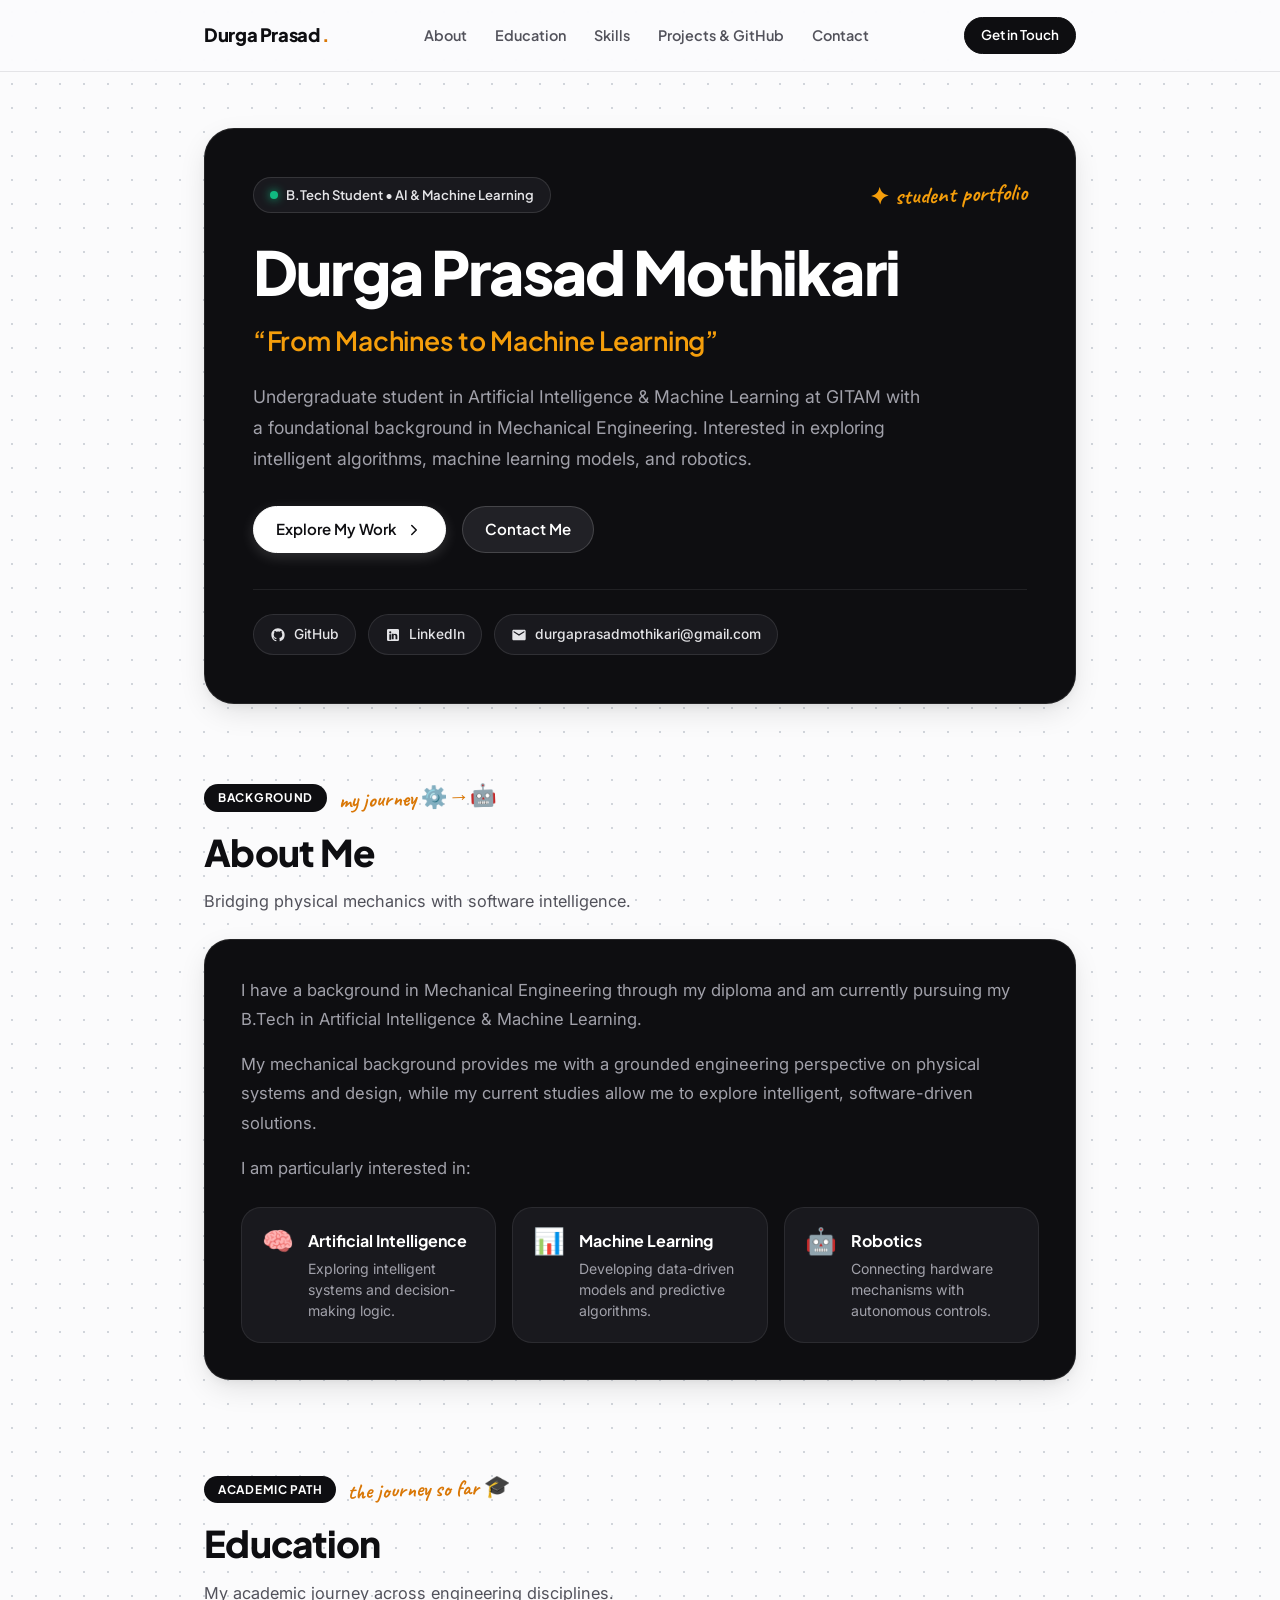
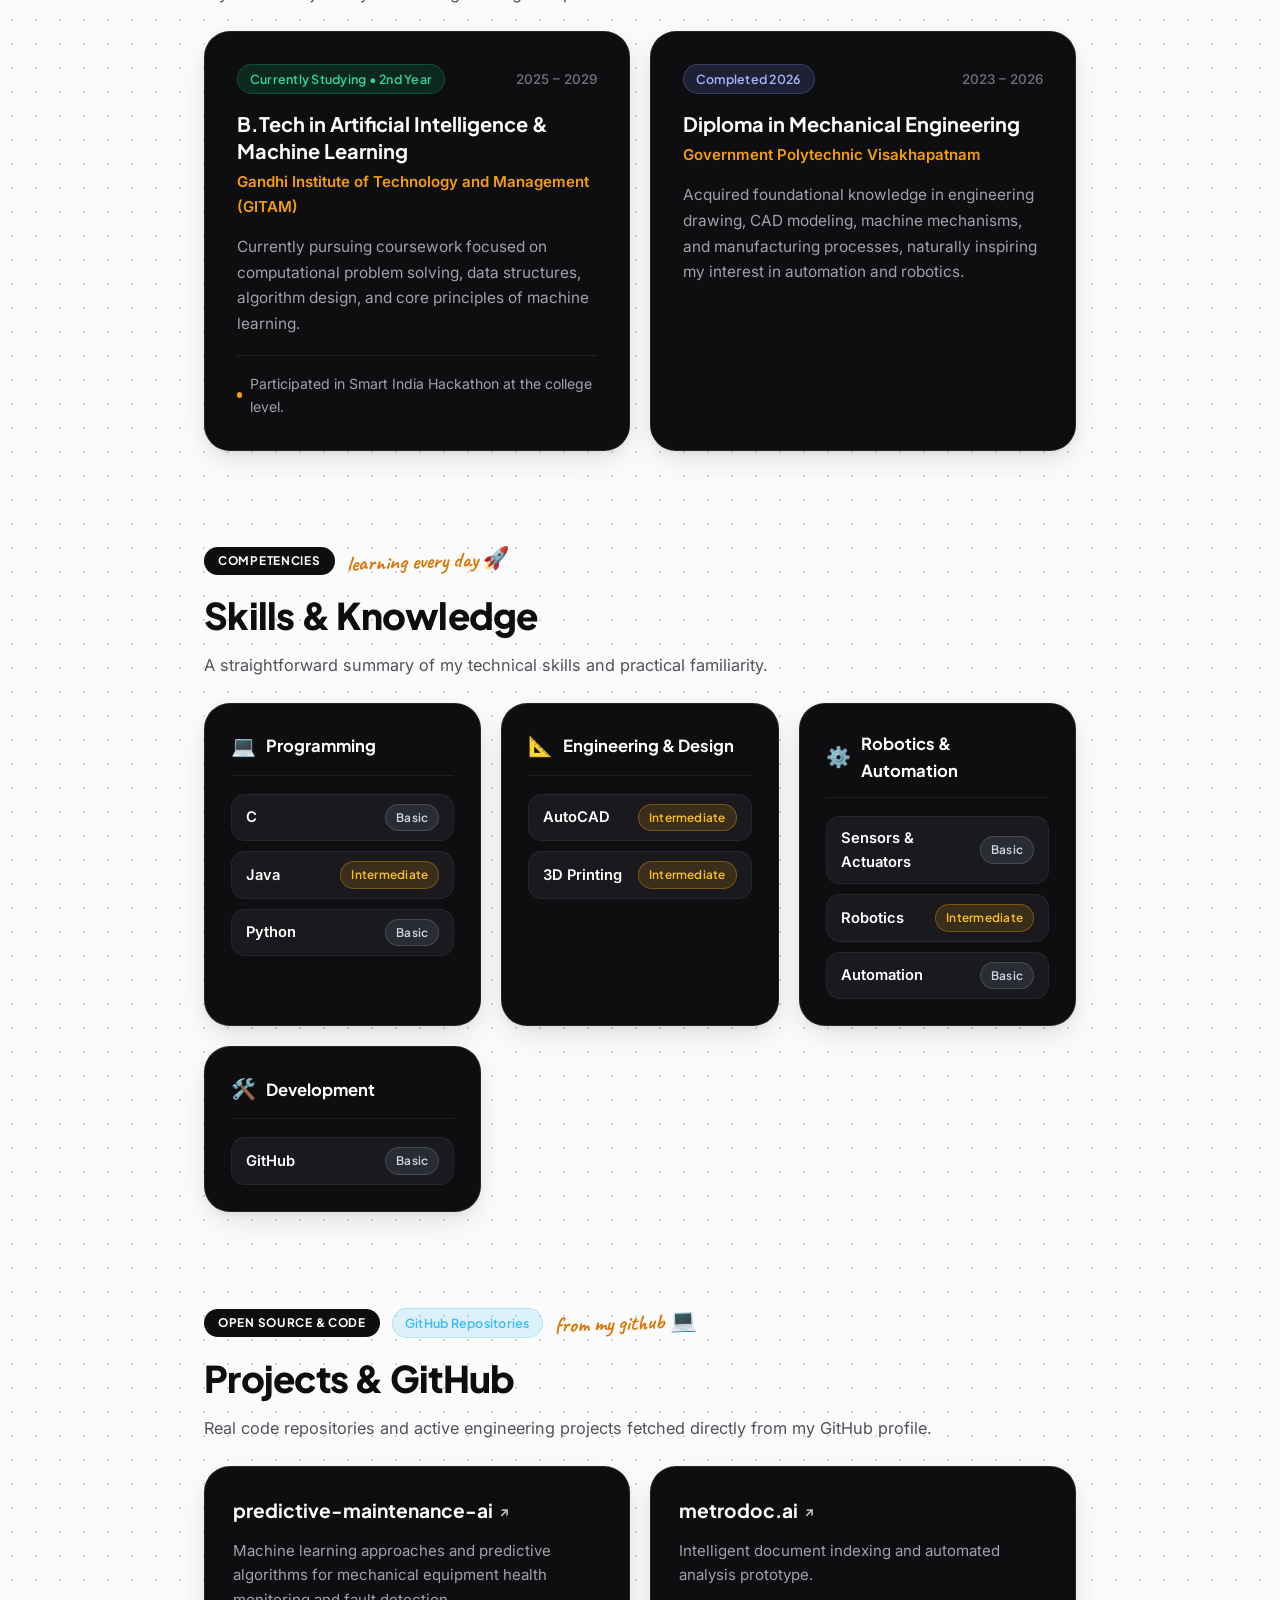
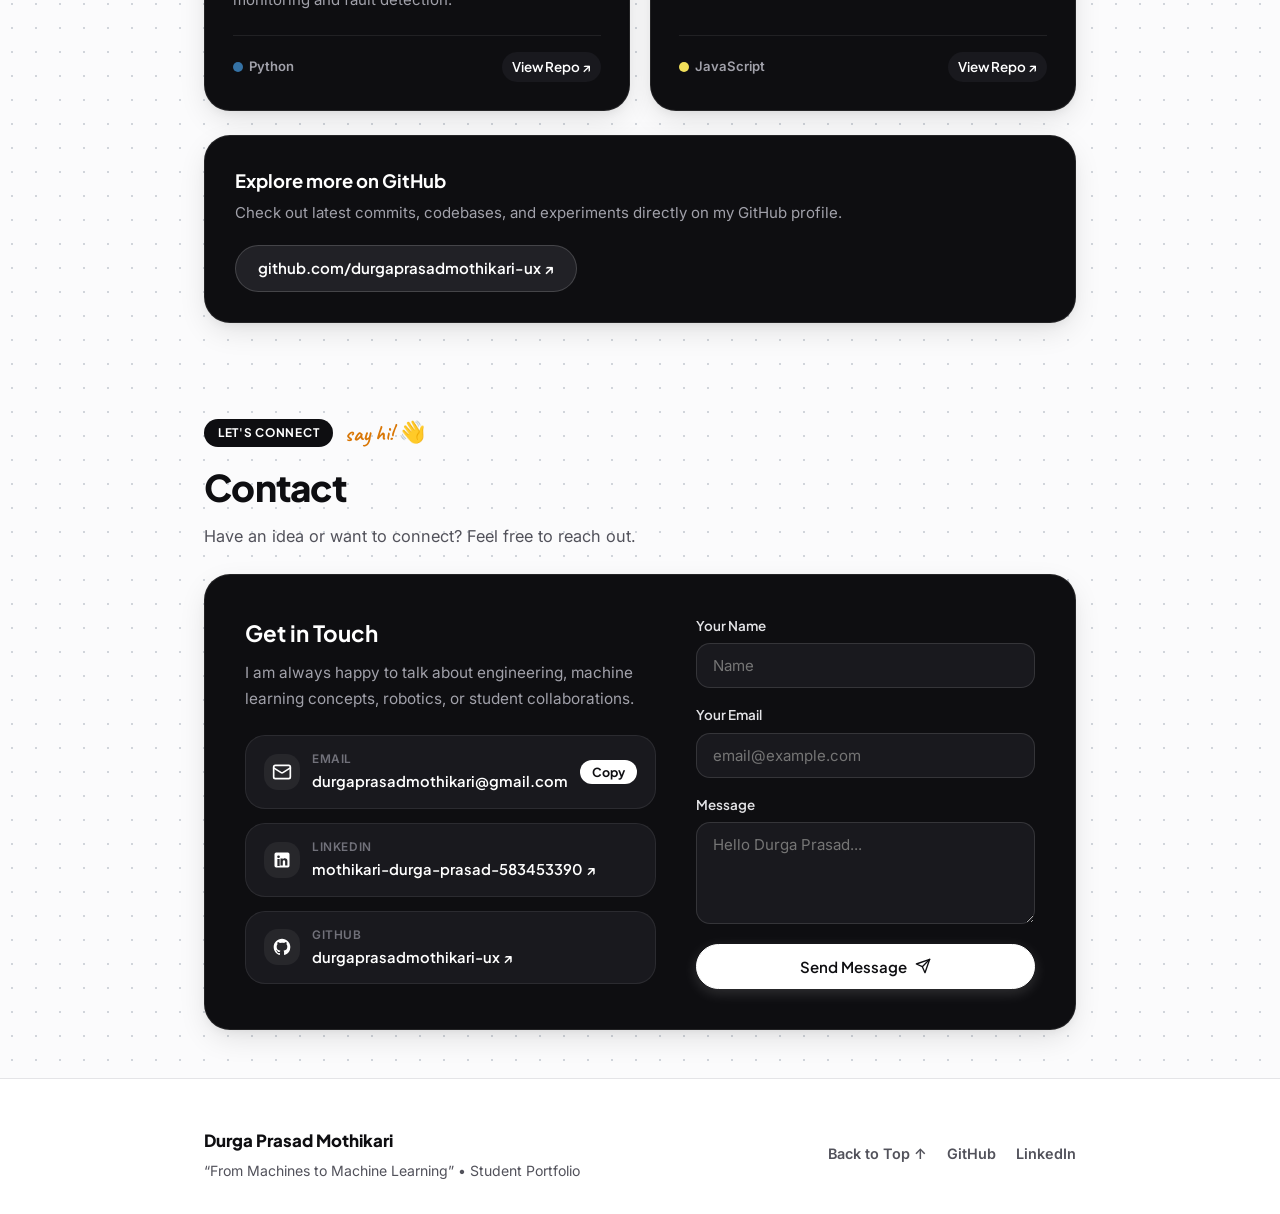
==== index.html @ 828e4672 "Update portfolio" ====
<!DOCTYPE html>
<html lang="en">
<head>
  <meta charset="UTF-8">
  <meta name="viewport" content="width=device-width, initial-scale=1.0">
  <title>Durga Prasad Mothikari — From Machines to Machine Learning</title>
  <meta name="description" content="Personal portfolio of Durga Prasad Mothikari. B.Tech student in Artificial Intelligence & Machine Learning with a Mechanical Engineering background. Exploring AI, ML, and robotics.">
  <meta name="author" content="Durga Prasad Mothikari">
  <meta name="theme-color" content="#ffffff">

  <!-- Canonical URL -->
  <link rel="canonical" href="https://durgaprasadmothikari.com/">

  <!-- Open Graph / Facebook -->
  <meta property="og:type" content="website">
  <meta property="og:url" content="https://durgaprasadmothikari.com/">
  <meta property="og:title" content="Durga Prasad Mothikari — From Machines to Machine Learning">
  <meta property="og:description" content="B.Tech student in Artificial Intelligence & Machine Learning with a Mechanical Engineering background. Exploring AI, ML, and robotics.">
  <meta property="og:site_name" content="Durga Prasad Mothikari Portfolio">

  <!-- Twitter -->
  <meta name="twitter:card" content="summary">
  <meta name="twitter:title" content="Durga Prasad Mothikari — From Machines to Machine Learning">
  <meta name="twitter:description" content="B.Tech student in Artificial Intelligence & Machine Learning with a Mechanical Engineering background. Exploring AI, ML, and robotics.">

  <!-- Structured Data (JSON-LD) for Search Engines -->
  <script type="application/ld+json">
  {
    "@context": "https://schema.org",
    "@type": "Person",
    "name": "Durga Prasad Mothikari",
    "url": "https://durgaprasadmothikari.com/",
    "jobTitle": "Student",
    "description": "B.Tech student in Artificial Intelligence & Machine Learning with a Mechanical Engineering background.",
    "alumniOf": [
      {
        "@type": "EducationalOrganization",
        "name": "Government Polytechnic Visakhapatnam",
        "description": "Diploma in Mechanical Engineering (Completed 2026)"
      }
    ],
    "affiliation": {
      "@type": "EducationalOrganization",
      "name": "Gandhi Institute of Technology and Management (GITAM)"
    },
    "sameAs": [
      "https://github.com/durgaprasadmothikari-ux",
      "https://www.linkedin.com/in/mothikari-durga-prasad-583453390"
    ]
  }
  </script>

  <!-- Favicon -->
  <link rel="icon" type="image/svg+xml" href="data:image/svg+xml,<svg xmlns='http://www.w3.org/2000/svg' viewBox='0 0 100 100'><text y='.9em' font-size='90'>✦</text></svg>">

  <!-- Google Fonts: Inter, Plus Jakarta Sans & Caveat (Handmade student feel) -->
  <link rel="preconnect" href="https://fonts.googleapis.com">
  <link rel="preconnect" href="https://fonts.gstatic.com" crossorigin>
  <link href="https://fonts.googleapis.com/css2?family=Caveat:wght@600;700&family=Plus+Jakarta+Sans:wght@400;500;600;700;800&family=Inter:wght@300;400;500;600;700&display=swap" rel="stylesheet">

  <!-- Stylesheet -->
  <link rel="stylesheet" href="css/style.css">
</head>
<body>

  <!-- Navigation -->
  <header class="navbar" role="banner">
    <div class="container nav-container">
      <a href="#hero" class="nav-brand" aria-label="Durga Prasad Mothikari Home">
        Durga Prasad<span class="brand-accent">.</span>
      </a>

      <nav role="navigation" aria-label="Main Navigation">
        <ul class="nav-menu" id="nav-menu">
          <li><a href="#about" class="nav-link">About</a></li>
          <li><a href="#education" class="nav-link">Education</a></li>
          <li><a href="#skills" class="nav-link">Skills</a></li>
          <li><a href="#projects" class="nav-link">Projects & GitHub</a></li>
          <li><a href="#contact" class="nav-link">Contact</a></li>
        </ul>
      </nav>

      <div class="nav-actions">
        <a href="#contact" class="btn btn-sm btn-outline">Get in Touch</a>
        <button id="mobile-menu-btn" class="mobile-toggle" aria-label="Toggle navigation menu" aria-expanded="false">
          <span class="bar"></span>
          <span class="bar"></span>
          <span class="bar"></span>
        </button>
      </div>
    </div>
  </header>

  <main id="main-content">

    <!-- HERO SECTION (Bubbly Black Box on White Page) -->
    <section id="hero" class="hero" aria-label="Introduction">
      <div class="container">
        <div class="bubbly-card hero-card">
          <div class="hero-top-bar">
            <div class="hero-status-pill">
              <span class="status-dot"></span>
              <span>B.Tech Student • AI & Machine Learning</span>
            </div>
            <span class="handwritten-note">✦ student portfolio</span>
          </div>

          <h1 class="hero-title">Durga Prasad Mothikari</h1>
          <div class="hero-tagline">“From Machines to Machine Learning”</div>

          <p class="hero-bio">
            Undergraduate student in Artificial Intelligence & Machine Learning at GITAM with a foundational background in Mechanical Engineering. Interested in exploring intelligent algorithms, machine learning models, and robotics.
          </p>

          <div class="hero-actions">
            <a href="#projects" class="btn btn-primary">
              <span>Explore My Work</span>
              <svg width="18" height="18" viewBox="0 0 24 24" fill="none" stroke="currentColor" stroke-width="2" stroke-linecap="round" stroke-linejoin="round" aria-hidden="true"><path d="m9 18 6-6-6-6"/></svg>
            </a>
            <a href="#contact" class="btn btn-secondary">Contact Me</a>
          </div>

          <div class="hero-socials">
            <a href="https://github.com/durgaprasadmothikari-ux" target="_blank" rel="noopener noreferrer" class="social-chip" aria-label="GitHub Profile">
              <svg viewBox="0 0 24 24" aria-hidden="true"><path d="M12 2C6.477 2 2 6.484 2 12.017c0 4.425 2.865 8.18 6.839 9.504.5.092.682-.217.682-.483 0-.237-.008-.868-.013-1.703-2.782.605-3.369-1.343-3.369-1.343-.454-1.158-1.11-1.466-1.11-1.466-.908-.62.069-.608.069-.608 1.003.07 1.53 1.032 1.53 1.032.892 1.53 2.341 1.088 2.91.832.092-.647.35-1.088.636-1.338-2.22-.253-4.555-1.113-4.555-4.951 0-1.093.39-1.988 1.029-2.688-.103-.253-.446-1.272.098-2.65 0 0 .84-.27 2.75 1.026A9.564 9.564 0 0112 6.844c.85.004 1.705.115 2.504.337 1.909-1.296 2.747-1.027 2.747-1.027.546 1.379.202 2.398.1 2.651.64.7 1.028 1.595 1.028 2.688 0 3.848-2.339 4.695-4.566 4.943.359.309.678.92.678 1.855 0 1.338-.012 2.419-.012 2.747 0 .268.18.58.688.482A10.019 10.019 0 0022 12.017C22 6.484 17.522 2 12 2z"/></svg>
              <span>GitHub</span>
            </a>
            <a href="https://www.linkedin.com/in/mothikari-durga-prasad-583453390" target="_blank" rel="noopener noreferrer" class="social-chip" aria-label="LinkedIn Profile">
              <svg viewBox="0 0 24 24" aria-hidden="true"><path d="M19 3a2 2 0 0 1 2 2v14a2 2 0 0 1-2 2H5a2 2 0 0 1-2-2V5a2 2 0 0 1 2-2h14m-.5 15.5v-5.3a3.26 3.26 0 0 0-3.26-3.26c-.85 0-1.84.52-2.28 1.3v-1.11h-2.79v8.37h2.79v-4.93c0-.77.62-1.4 1.39-1.4a1.4 1.4 0 0 1 1.4 1.4v4.93h2.75M6.46 10.9v8.37H9.2V10.9H6.46M7.83 6.45a1.6 1.6 0 1 0 0 3.2 1.6 1.6 0 0 0 0-3.2z"/></svg>
              <span>LinkedIn</span>
            </a>
            <a href="mailto:durgaprasadmothikari@gmail.com" class="social-chip" aria-label="Send Email">
              <svg viewBox="0 0 24 24" aria-hidden="true"><path d="M20 4H4c-1.1 0-1.99.9-1.99 2L2 18c0 1.1.9 2 2 2h16c1.1 0 2-.9 2-2V6c0-1.1-.9-2-2-2zm0 4l-8 5-8-5V6l8 5 8-5v2z"/></svg>
              <span>durgaprasadmothikari@gmail.com</span>
            </a>
          </div>
        </div>
      </div>
    </section>

    <!-- ABOUT SECTION -->
    <section id="about" class="section" aria-label="About Me">
      <div class="container">
        <div class="section-header">
          <div class="section-tag-row">
            <span class="section-tag">Background</span>
            <span class="handwritten-note">my journey ⚙️→🤖</span>
          </div>
          <h2 class="section-title">About Me</h2>
          <p class="section-subtitle">Bridging physical mechanics with software intelligence.</p>
        </div>

        <div class="bubbly-card about-content-card">
          <p>
            I have a background in Mechanical Engineering through my diploma and am currently pursuing my B.Tech in Artificial Intelligence & Machine Learning.
          </p>
          <p>
            My mechanical background provides me with a grounded engineering perspective on physical systems and design, while my current studies allow me to explore intelligent, software-driven solutions.
          </p>
          <p>
            I am particularly interested in:
          </p>

          <div class="interest-grid">
            <div class="interest-card">
              <div class="interest-icon">🧠</div>
              <div class="interest-info">
                <h3>Artificial Intelligence</h3>
                <p>Exploring intelligent systems and decision-making logic.</p>
              </div>
            </div>

            <div class="interest-card">
              <div class="interest-icon">📊</div>
              <div class="interest-info">
                <h3>Machine Learning</h3>
                <p>Developing data-driven models and predictive algorithms.</p>
              </div>
            </div>

            <div class="interest-card">
              <div class="interest-icon">🤖</div>
              <div class="interest-info">
                <h3>Robotics</h3>
                <p>Connecting hardware mechanisms with autonomous controls.</p>
              </div>
            </div>
          </div>
        </div>
      </div>
    </section>

    <!-- EDUCATION SECTION -->
    <section id="education" class="section" aria-label="Education">
      <div class="container">
        <div class="section-header">
          <div class="section-tag-row">
            <span class="section-tag">Academic Path</span>
            <span class="handwritten-note">the journey so far 🎓</span>
          </div>
          <h2 class="section-title">Education</h2>
          <p class="section-subtitle">My academic journey across engineering disciplines.</p>
        </div>

        <div class="education-grid">
          <!-- Current Degree -->
          <div class="bubbly-card education-card current-study">
            <div class="edu-badge-row">
              <span class="pill-badge pill-current">Currently Studying • 2nd Year</span>
              <span class="edu-date">2025 – 2029</span>
            </div>
            <h3 class="edu-degree">B.Tech in Artificial Intelligence & Machine Learning</h3>
            <div class="edu-school">Gandhi Institute of Technology and Management (GITAM)</div>
            <p class="edu-desc">
              Currently pursuing coursework focused on computational problem solving, data structures, algorithm design, and core principles of machine learning.
            </p>
            <div class="edu-extra">
              <span class="extra-dot"></span>
              <span>Participated in Smart India Hackathon at the college level.</span>
            </div>
          </div>

          <!-- Diploma -->
          <div class="bubbly-card education-card">
            <div class="edu-badge-row">
              <span class="pill-badge pill-completed">Completed 2026</span>
              <span class="edu-date">2023 – 2026</span>
            </div>
            <h3 class="edu-degree">Diploma in Mechanical Engineering</h3>
            <div class="edu-school">Government Polytechnic Visakhapatnam</div>
            <p class="edu-desc">
              Acquired foundational knowledge in engineering drawing, CAD modeling, machine mechanisms, and manufacturing processes, naturally inspiring my interest in automation and robotics.
            </p>
          </div>
        </div>
      </div>
    </section>

    <!-- SKILLS SECTION -->
    <section id="skills" class="section" aria-label="Technical Skills">
      <div class="container">
        <div class="section-header">
          <div class="section-tag-row">
            <span class="section-tag">Competencies</span>
            <span class="handwritten-note">learning every day 🚀</span>
          </div>
          <h2 class="section-title">Skills & Knowledge</h2>
          <p class="section-subtitle">A straightforward summary of my technical skills and practical familiarity.</p>
        </div>

        <div class="skills-grid">
          <!-- Programming -->
          <div class="bubbly-card skill-card">
            <div class="skill-cat-header">
              <span class="cat-icon">💻</span>
              <h3 class="skill-cat-name">Programming</h3>
            </div>
            <div class="skill-items-list">
              <div class="skill-item-row">
                <span class="skill-title">C</span>
                <span class="level-badge badge-basic">Basic</span>
              </div>
              <div class="skill-item-row">
                <span class="skill-title">Java</span>
                <span class="level-badge badge-intermediate">Intermediate</span>
              </div>
              <div class="skill-item-row">
                <span class="skill-title">Python</span>
                <span class="level-badge badge-basic">Basic</span>
              </div>
            </div>
          </div>

          <!-- Engineering & Design -->
          <div class="bubbly-card skill-card">
            <div class="skill-cat-header">
              <span class="cat-icon">📐</span>
              <h3 class="skill-cat-name">Engineering & Design</h3>
            </div>
            <div class="skill-items-list">
              <div class="skill-item-row">
                <span class="skill-title">AutoCAD</span>
                <span class="level-badge badge-intermediate">Intermediate</span>
              </div>
              <div class="skill-item-row">
                <span class="skill-title">3D Printing</span>
                <span class="level-badge badge-intermediate">Intermediate</span>
              </div>
            </div>
          </div>

          <!-- Robotics & Automation -->
          <div class="bubbly-card skill-card">
            <div class="skill-cat-header">
              <span class="cat-icon">⚙️</span>
              <h3 class="skill-cat-name">Robotics & Automation</h3>
            </div>
            <div class="skill-items-list">
              <div class="skill-item-row">
                <span class="skill-title">Sensors & Actuators</span>
                <span class="level-badge badge-basic">Basic</span>
              </div>
              <div class="skill-item-row">
                <span class="skill-title">Robotics</span>
                <span class="level-badge badge-intermediate">Intermediate</span>
              </div>
              <div class="skill-item-row">
                <span class="skill-title">Automation</span>
                <span class="level-badge badge-basic">Basic</span>
              </div>
            </div>
          </div>

          <!-- Development -->
          <div class="bubbly-card skill-card">
            <div class="skill-cat-header">
              <span class="cat-icon">🛠️</span>
              <h3 class="skill-cat-name">Development</h3>
            </div>
            <div class="skill-items-list">
              <div class="skill-item-row">
                <span class="skill-title">GitHub</span>
                <span class="level-badge badge-basic">Basic</span>
              </div>
            </div>
          </div>
        </div>
      </div>
    </section>

    <!-- PROJECTS & GITHUB SECTION -->
    <section id="projects" class="section" aria-label="Projects and GitHub Repositories">
      <div class="container">
        <div class="section-header">
          <div class="section-tag-row">
            <span class="section-tag">Open Source & Code</span>
            <span id="repo-status-indicator" class="pill-badge pill-live">Live GitHub Sync</span>
            <span class="handwritten-note">from my github 💻</span>
          </div>
          <h2 class="section-title">Projects & GitHub</h2>
          <p class="section-subtitle">Real code repositories and active engineering projects fetched directly from my GitHub profile.</p>
        </div>

        <!-- Dynamic GitHub Repositories Container -->
        <div id="github-repos-container" class="repos-grid" aria-live="polite">
          <!-- Loading skeleton is replaced by main.js with actual repo cards -->
          <div class="bubbly-card repo-skeleton">
            <div class="skeleton-line skeleton-title"></div>
            <div class="skeleton-line skeleton-text"></div>
            <div class="skeleton-line skeleton-tags"></div>
          </div>
        </div>

        <div class="bubbly-card github-cta-box">
          <div class="github-cta-content">
            <h3>Explore more on GitHub</h3>
            <p>Check out latest commits, codebases, and experiments directly on my GitHub profile.</p>
          </div>
          <a href="https://github.com/durgaprasadmothikari-ux" target="_blank" rel="noopener noreferrer" class="btn btn-secondary">
            <span>github.com/durgaprasadmothikari-ux ↗</span>
          </a>
        </div>
      </div>
    </section>

    <!-- CONTACT SECTION -->
    <section id="contact" class="section" aria-label="Contact Information">
      <div class="container">
        <div class="section-header">
          <div class="section-tag-row">
            <span class="section-tag">Let's Connect</span>
            <span class="handwritten-note">say hi! 👋</span>
          </div>
          <h2 class="section-title">Contact</h2>
          <p class="section-subtitle">Have an idea or want to connect? Feel free to reach out.</p>
        </div>

        <div class="bubbly-card contact-wrapper">
          <div class="contact-info-side">
            <h3 class="contact-card-title">Get in Touch</h3>
            <p class="contact-prompt">
              I am always happy to talk about engineering, machine learning concepts, robotics, or student collaborations.
            </p>

            <div class="contact-details-list">
              <!-- Email Card -->
              <div class="contact-method-card">
                <div class="method-icon">
                  <svg width="20" height="20" viewBox="0 0 24 24" fill="none" stroke="currentColor" stroke-width="2" stroke-linecap="round" stroke-linejoin="round" aria-hidden="true"><rect width="20" height="16" x="2" y="4" rx="2"/><path d="m22 7-8.97 5.7a1.94 1.94 0 0 1-2.06 0L2 7"/></svg>
                </div>
                <div class="method-content">
                  <span class="method-label">Email</span>
                  <a href="mailto:durgaprasadmothikari@gmail.com" class="method-link">durgaprasadmothikari@gmail.com</a>
                </div>
                <button id="copy-email-btn" class="btn-copy-chip" data-email="durgaprasadmothikari@gmail.com" aria-label="Copy email address">
                  Copy
                </button>
              </div>
              <div id="copy-feedback" class="copy-alert" role="status" aria-live="polite">✓ Email copied to clipboard!</div>

              <!-- LinkedIn Card -->
              <div class="contact-method-card">
                <div class="method-icon">
                  <svg width="20" height="20" viewBox="0 0 24 24" fill="currentColor" aria-hidden="true"><path d="M19 3a2 2 0 0 1 2 2v14a2 2 0 0 1-2 2H5a2 2 0 0 1-2-2V5a2 2 0 0 1 2-2h14m-.5 15.5v-5.3a3.26 3.26 0 0 0-3.26-3.26c-.85 0-1.84.52-2.28 1.3v-1.11h-2.79v8.37h2.79v-4.93c0-.77.62-1.4 1.39-1.4a1.4 1.4 0 0 1 1.4 1.4v4.93h2.75M6.46 10.9v8.37H9.2V10.9H6.46M7.83 6.45a1.6 1.6 0 1 0 0 3.2 1.6 1.6 0 0 0 0-3.2z"/></svg>
                </div>
                <div class="method-content">
                  <span class="method-label">LinkedIn</span>
                  <a href="https://www.linkedin.com/in/mothikari-durga-prasad-583453390" target="_blank" rel="noopener noreferrer" class="method-link">
                    mothikari-durga-prasad-583453390 ↗
                  </a>
                </div>
              </div>

              <!-- GitHub Card -->
              <div class="contact-method-card">
                <div class="method-icon">
                  <svg width="20" height="20" viewBox="0 0 24 24" fill="currentColor" aria-hidden="true"><path d="M12 2C6.477 2 2 6.484 2 12.017c0 4.425 2.865 8.18 6.839 9.504.5.092.682-.217.682-.483 0-.237-.008-.868-.013-1.703-2.782.605-3.369-1.343-3.369-1.343-.454-1.158-1.11-1.466-1.11-1.466-.908-.62.069-.608.069-.608 1.003.07 1.53 1.032 1.53 1.032.892 1.53 2.341 1.088 2.91.832.092-.647.35-1.088.636-1.338-2.22-.253-4.555-1.113-4.555-4.951 0-1.093.39-1.988 1.029-2.688-.103-.253-.446-1.272.098-2.65 0 0 .84-.27 2.75 1.026A9.564 9.564 0 0112 6.844c.85.004 1.705.115 2.504.337 1.909-1.296 2.747-1.027 2.747-1.027.546 1.379.202 2.398.1 2.651.64.7 1.028 1.595 1.028 2.688 0 3.848-2.339 4.695-4.566 4.943.359.309.678.92.678 1.855 0 1.338-.012 2.419-.012 2.747 0 .268.18.58.688.482A10.019 10.019 0 0022 12.017C22 6.484 17.522 2 12 2z"/></svg>
                </div>
                <div class="method-content">
                  <span class="method-label">GitHub</span>
                  <a href="https://github.com/durgaprasadmothikari-ux" target="_blank" rel="noopener noreferrer" class="method-link">
                    durgaprasadmothikari-ux ↗
                  </a>
                </div>
              </div>
            </div>
          </div>

          <!-- Interactive Message Form -->
          <div class="contact-form-side">
            <form id="contact-form" class="contact-form">
              <div class="form-group">
                <label for="contact-name" class="form-label">Your Name</label>
                <input type="text" id="contact-name" class="form-input" placeholder="Name" required>
              </div>

              <div class="form-group">
                <label for="contact-email" class="form-label">Your Email</label>
                <input type="email" id="contact-email" class="form-input" placeholder="email@example.com" required>
              </div>

              <div class="form-group">
                <label for="contact-message" class="form-label">Message</label>
                <textarea id="contact-message" class="form-input form-textarea" placeholder="Hello Durga Prasad..." rows="4" required></textarea>
              </div>

              <div id="contact-success-msg" class="form-success-alert" role="status" aria-live="polite">
                Thank you! Your message has been sent. I'll get back to you soon.
              </div>

              <button type="submit" class="btn btn-primary btn-submit">
                <span>Send Message</span>
                <svg width="16" height="16" viewBox="0 0 24 24" fill="none" stroke="currentColor" stroke-width="2" stroke-linecap="round" stroke-linejoin="round" aria-hidden="true"><line x1="22" y1="2" x2="11" y2="13"/><polygon points="22 2 15 22 11 13 2 9 22 2"/></svg>
              </button>
            </form>
          </div>
        </div>
      </div>
    </section>

  </main>

  <!-- Footer -->
  <footer class="footer" role="contentinfo">
    <div class="container footer-container">
      <div class="footer-left">
        <div class="footer-brand">Durga Prasad Mothikari</div>
        <p class="footer-subtext">“From Machines to Machine Learning” • Student Portfolio</p>
      </div>
      <div class="footer-links">
        <a href="#hero" class="footer-nav-link">Back to Top ↑</a>
        <a href="https://github.com/durgaprasadmothikari-ux" target="_blank" rel="noopener noreferrer" class="footer-nav-link">GitHub</a>
        <a href="https://www.linkedin.com/in/mothikari-durga-prasad-583453390" target="_blank" rel="noopener noreferrer" class="footer-nav-link">LinkedIn</a>
      </div>
    </div>
  </footer>

  <!-- Scripts -->
  <script src="js/main.js"></script>
</body>
</html>
---- css/style.css ----
/* ==========================================================================
   DURGA PRASAD MOTHIKARI — PORTFOLIO STYLESHEET
   Style: Clean White Canvas + Bubbly Black Boxes + Handmade Student Vibe
   ========================================================================== */

:root {
  /* Canvas Background (White / Paper Canvas) */
  --bg-page: #fbfbfc;
  --bg-page-pure: #ffffff;
  --text-on-canvas: #0e0e11;
  --text-muted-canvas: #52525b;
  --border-canvas: #e4e4e7;

  /* The "Black Boxes" */
  --bg-box: #0e0e11;
  --bg-box-hover: #141418;
  --bg-box-inner: #19191e;
  --bg-box-inner-hover: #212127;
  --border-box: rgba(255, 255, 255, 0.09);
  --border-box-hover: rgba(255, 255, 255, 0.2);

  /* Typography inside Black Boxes */
  --text-box-primary: #ffffff;
  --text-box-secondary: #a1a1aa;
  --text-box-muted: #71717a;

  /* Student & Handmade Accents */
  --accent-gold: #f59e0b;
  --accent-gold-dark: #d97706;
  --accent-gold-soft: rgba(245, 158, 11, 0.15);
  
  --accent-sky: #38bdf8;
  --accent-sky-soft: rgba(56, 189, 248, 0.15);

  --emerald: #10b981;
  --emerald-soft: rgba(16, 185, 129, 0.15);

  --indigo: #818cf8;
  --indigo-soft: rgba(129, 140, 248, 0.15);

  /* Typography Stack */
  --font-heading: 'Plus Jakarta Sans', -apple-system, BlinkMacSystemFont, "Segoe UI", Roboto, sans-serif;
  --font-body: 'Inter', -apple-system, BlinkMacSystemFont, "Segoe UI", Roboto, sans-serif;
  --font-handmade: 'Caveat', cursive;

  /* Bubbly Soft Radii */
  --radius-xs: 8px;
  --radius-sm: 14px;
  --radius-md: 20px;
  --radius-lg: 26px;
  --radius-hero: 30px;
  --radius-pill: 9999px;

  /* Layout Constraints */
  --container-width: 920px;
  --header-height: 72px;

  /* Shadows for Black Boxes on White Page */
  --shadow-box: 0 10px 30px -4px rgba(0, 0, 0, 0.12), 0 4px 10px -2px rgba(0, 0, 0, 0.05);
  --shadow-box-hover: 0 18px 40px -4px rgba(0, 0, 0, 0.22), 0 6px 16px -3px rgba(0, 0, 0, 0.1);

  /* Transitions */
  --transition-fast: 0.2s cubic-bezier(0.16, 1, 0.3, 1);
  --transition-normal: 0.3s cubic-bezier(0.16, 1, 0.3, 1);
}

/* -------------------------------------------------------------
 * Global Reset & Notebook Canvas Setup
 * ----------------------------------------------------------- */
*, *::before, *::after {
  box-sizing: border-box;
  margin: 0;
  padding: 0;
}

html {
  scroll-behavior: smooth;
  scroll-padding-top: calc(var(--header-height) + 24px);
  color-scheme: light;
}

body {
  background-color: var(--bg-page);
  /* Subtle, tactile student notebook dot grid */
  background-image: radial-gradient(#d1d5db 1.2px, transparent 1.2px);
  background-size: 24px 24px;
  color: var(--text-on-canvas);
  font-family: var(--font-body);
  font-size: 16px;
  line-height: 1.65;
  -webkit-font-smoothing: antialiased;
  -moz-osx-font-smoothing: grayscale;
  min-height: 100vh;
}

.container {
  max-width: var(--container-width);
  margin: 0 auto;
  padding: 0 24px;
}

/* -------------------------------------------------------------
 * Reusable Components & Bubbly Black Boxes
 * ----------------------------------------------------------- */
.bubbly-card {
  background: var(--bg-box);
  color: var(--text-box-primary);
  border: 1px solid var(--border-box);
  border-radius: var(--radius-lg);
  box-shadow: var(--shadow-box);
  transition: transform var(--transition-normal), box-shadow var(--transition-normal), border-color var(--transition-normal);
  position: relative;
}

.bubbly-card:hover {
  transform: translateY(-4px);
  box-shadow: var(--shadow-box-hover);
  border-color: var(--border-box-hover);
}

/* Buttons */
.btn {
  display: inline-flex;
  align-items: center;
  justify-content: center;
  gap: 8px;
  font-family: var(--font-heading);
  font-size: 0.94rem;
  font-weight: 600;
  padding: 10px 22px;
  border-radius: var(--radius-pill);
  cursor: pointer;
  text-decoration: none;
  border: none;
  transition: all var(--transition-fast);
}

.btn-primary {
  background: #ffffff;
  color: #0e0e11;
  border: 1px solid #ffffff;
  box-shadow: 0 4px 14px rgba(255, 255, 255, 0.15);
}

.btn-primary:hover {
  background: #f4f4f5;
  transform: translateY(-2px);
  box-shadow: 0 6px 20px rgba(255, 255, 255, 0.25);
}

.btn-secondary {
  background: #212126;
  color: #ffffff;
  border: 1px solid rgba(255, 255, 255, 0.16);
}

.btn-secondary:hover {
  background: #2b2b32;
  border-color: rgba(255, 255, 255, 0.3);
  transform: translateY(-2px);
}

.btn-outline {
  background: #0e0e11;
  color: #ffffff;
  border: 1px solid #0e0e11;
}

.btn-outline:hover {
  background: #27272a;
  border-color: #27272a;
}

.btn-sm {
  padding: 6px 16px;
  font-size: 0.84rem;
}

/* Pill Badges */
.pill-badge {
  display: inline-flex;
  align-items: center;
  gap: 6px;
  padding: 4px 12px;
  border-radius: var(--radius-pill);
  font-size: 0.78rem;
  font-weight: 600;
  font-family: var(--font-heading);
  letter-spacing: 0.02em;
}

.pill-current {
  background: var(--emerald-soft);
  color: #34d399;
  border: 1px solid rgba(16, 185, 129, 0.28);
}

.pill-completed {
  background: var(--indigo-soft);
  color: #a5b4fc;
  border: 1px solid rgba(129, 140, 248, 0.28);
}

.pill-live {
  background: var(--accent-sky-soft);
  color: #38bdf8;
  border: 1px solid rgba(56, 189, 248, 0.28);
}

/* Handmade Student Notes */
.handwritten-note {
  font-family: var(--font-handmade);
  font-size: 1.35rem;
  color: var(--accent-gold-dark);
  font-weight: 700;
  display: inline-block;
  transform: rotate(-2deg);
  line-height: 1;
}

/* -------------------------------------------------------------
 * Navbar (Clean White Bar on White Canvas)
 * ----------------------------------------------------------- */
.navbar {
  position: sticky;
  top: 0;
  left: 0;
  width: 100%;
  height: var(--header-height);
  background: rgba(251, 251, 253, 0.92);
  backdrop-filter: blur(16px);
  -webkit-backdrop-filter: blur(16px);
  border-bottom: 1px solid var(--border-canvas);
  z-index: 1000;
  display: flex;
  align-items: center;
}

.nav-container {
  display: flex;
  align-items: center;
  justify-content: space-between;
  width: 100%;
}

.nav-brand {
  font-family: var(--font-heading);
  font-weight: 800;
  font-size: 1.15rem;
  color: var(--text-on-canvas);
  text-decoration: none;
  letter-spacing: -0.02em;
  display: flex;
  align-items: center;
  gap: 2px;
}

.brand-accent {
  color: var(--accent-gold-dark);
}

.nav-menu {
  display: flex;
  align-items: center;
  gap: 28px;
  list-style: none;
}

.nav-link {
  color: var(--text-muted-canvas);
  text-decoration: none;
  font-family: var(--font-heading);
  font-size: 0.9rem;
  font-weight: 600;
  transition: color var(--transition-fast);
  position: relative;
  padding: 6px 0;
}

.nav-link:hover, .nav-link.active {
  color: var(--text-on-canvas);
}

.nav-link.active::after {
  content: '';
  position: absolute;
  bottom: 0;
  left: 0;
  width: 100%;
  height: 2px;
  background: var(--text-on-canvas);
  border-radius: var(--radius-pill);
}

.nav-actions {
  display: flex;
  align-items: center;
  gap: 14px;
}

/* Mobile Hamburger */
.mobile-toggle {
  display: none;
  background: var(--bg-page-pure);
  border: 1px solid var(--border-canvas);
  width: 40px;
  height: 40px;
  border-radius: var(--radius-sm);
  cursor: pointer;
  padding: 8px;
  flex-direction: column;
  justify-content: space-around;
  align-items: center;
  transition: border-color var(--transition-fast);
}

.mobile-toggle:hover {
  border-color: var(--text-on-canvas);
}

.mobile-toggle .bar {
  display: block;
  width: 20px;
  height: 2px;
  background: var(--text-on-canvas);
  border-radius: var(--radius-pill);
  transition: transform var(--transition-fast), opacity var(--transition-fast);
}

.mobile-toggle[aria-expanded="true"] .bar:nth-child(1) {
  transform: translateY(6px) rotate(45deg);
}
.mobile-toggle[aria-expanded="true"] .bar:nth-child(2) {
  opacity: 0;
}
.mobile-toggle[aria-expanded="true"] .bar:nth-child(3) {
  transform: translateY(-6px) rotate(-45deg);
}

/* -------------------------------------------------------------
 * Hero Section (The Big Bubbly Black Box)
 * ----------------------------------------------------------- */
.hero {
  padding: 56px 0 32px 0;
}

.hero-card {
  padding: 48px;
  border-radius: var(--radius-hero);
}

.hero-top-bar {
  display: flex;
  align-items: center;
  justify-content: space-between;
  flex-wrap: wrap;
  gap: 12px;
  margin-bottom: 24px;
}

.hero-status-pill {
  display: inline-flex;
  align-items: center;
  gap: 8px;
  padding: 6px 16px;
  border-radius: var(--radius-pill);
  background: var(--bg-box-inner);
  color: #e4e4e7;
  border: 1px solid rgba(255, 255, 255, 0.12);
  font-family: var(--font-heading);
  font-size: 0.82rem;
  font-weight: 600;
}

.hero-top-bar .handwritten-note {
  color: var(--accent-gold);
  font-size: 1.45rem;
}

.status-dot {
  width: 8px;
  height: 8px;
  background: var(--emerald);
  border-radius: 50%;
  box-shadow: 0 0 10px var(--emerald);
  animation: pulse-dot 2s infinite ease-in-out;
}

@keyframes pulse-dot {
  0%, 100% { opacity: 1; transform: scale(1); }
  50% { opacity: 0.6; transform: scale(0.85); }
}

.hero-title {
  font-family: var(--font-heading);
  font-size: clamp(2.2rem, 6.5vw, 3.8rem);
  font-weight: 800;
  letter-spacing: -0.03em;
  line-height: 1.15;
  color: var(--text-box-primary);
  margin-bottom: 12px;
}

.hero-tagline {
  font-family: var(--font-heading);
  font-size: clamp(1.2rem, 3.8vw, 1.65rem);
  font-weight: 600;
  color: var(--accent-gold);
  margin-bottom: 20px;
  letter-spacing: -0.01em;
}

.hero-bio {
  font-size: 1.1rem;
  color: var(--text-box-secondary);
  line-height: 1.75;
  max-width: 680px;
  margin-bottom: 32px;
}

.hero-actions {
  display: flex;
  align-items: center;
  flex-wrap: wrap;
  gap: 16px;
  margin-bottom: 36px;
}

.hero-socials {
  display: flex;
  align-items: center;
  flex-wrap: wrap;
  gap: 12px;
  padding-top: 24px;
  border-top: 1px solid rgba(255, 255, 255, 0.08);
}

.social-chip {
  display: inline-flex;
  align-items: center;
  gap: 8px;
  padding: 8px 16px;
  background: var(--bg-box-inner);
  border: 1px solid rgba(255, 255, 255, 0.1);
  border-radius: var(--radius-pill);
  color: #e4e4e7;
  font-size: 0.86rem;
  font-weight: 500;
  text-decoration: none;
  transition: all var(--transition-fast);
}

.social-chip svg {
  width: 16px;
  height: 16px;
  fill: currentColor;
  flex-shrink: 0;
}

.social-chip:hover {
  background: #ffffff;
  color: #0e0e11;
  border-color: #ffffff;
  transform: translateY(-2px);
}

/* -------------------------------------------------------------
 * Section Common Layout
 * ----------------------------------------------------------- */
.section {
  padding: 48px 0;
}

.section-header {
  margin-bottom: 24px;
}

.section-tag-row {
  display: flex;
  align-items: center;
  gap: 12px;
  margin-bottom: 10px;
}

.section-tag {
  display: inline-block;
  padding: 4px 14px;
  border-radius: var(--radius-pill);
  background: var(--text-on-canvas);
  color: #ffffff;
  font-family: var(--font-heading);
  font-size: 0.74rem;
  font-weight: 700;
  text-transform: uppercase;
  letter-spacing: 0.06em;
}

.section-title {
  font-family: var(--font-heading);
  font-size: clamp(1.8rem, 4vw, 2.3rem);
  font-weight: 800;
  color: var(--text-on-canvas);
  letter-spacing: -0.02em;
  margin-bottom: 6px;
}

.section-subtitle {
  font-size: 1.02rem;
  color: var(--text-muted-canvas);
}

/* -------------------------------------------------------------
 * About Section
 * ----------------------------------------------------------- */
.about-content-card {
  padding: 36px;
}

.about-content-card p {
  font-size: 1.04rem;
  color: var(--text-box-secondary);
  line-height: 1.75;
  margin-bottom: 16px;
}

.interest-grid {
  display: grid;
  grid-template-columns: repeat(auto-fit, minmax(220px, 1fr));
  gap: 16px;
  margin-top: 24px;
}

.interest-card {
  display: flex;
  align-items: flex-start;
  gap: 14px;
  padding: 20px;
  background: var(--bg-box-inner);
  border: 1px solid rgba(255, 255, 255, 0.08);
  border-radius: var(--radius-md);
  transition: all var(--transition-fast);
}

.interest-card:hover {
  background: var(--bg-box-inner-hover);
  border-color: var(--border-box-hover);
  transform: translateY(-2px);
}

.interest-icon {
  font-size: 1.6rem;
  line-height: 1;
}

.interest-info h3 {
  font-family: var(--font-heading);
  font-size: 1rem;
  font-weight: 700;
  color: var(--text-box-primary);
  margin-bottom: 4px;
}

.interest-info p {
  font-size: 0.88rem;
  color: var(--text-box-secondary);
  line-height: 1.5;
  margin-bottom: 0;
}

/* -------------------------------------------------------------
 * Education Section
 * ----------------------------------------------------------- */
.education-grid {
  display: grid;
  grid-template-columns: repeat(auto-fit, minmax(320px, 1fr));
  gap: 20px;
}

.education-card {
  padding: 32px;
  display: flex;
  flex-direction: column;
}

.edu-badge-row {
  display: flex;
  align-items: center;
  justify-content: space-between;
  flex-wrap: wrap;
  gap: 8px;
  margin-bottom: 16px;
}

.edu-date {
  font-size: 0.84rem;
  font-weight: 500;
  color: var(--text-box-muted);
}

.edu-degree {
  font-family: var(--font-heading);
  font-size: 1.25rem;
  font-weight: 700;
  color: var(--text-box-primary);
  margin-bottom: 6px;
  line-height: 1.35;
}

.edu-school {
  font-size: 0.94rem;
  color: var(--accent-gold);
  font-weight: 600;
  margin-bottom: 14px;
}

.edu-desc {
  font-size: 0.96rem;
  color: var(--text-box-secondary);
  line-height: 1.68;
}

.edu-extra {
  display: flex;
  align-items: center;
  gap: 8px;
  margin-top: 18px;
  padding-top: 16px;
  border-top: 1px solid rgba(255, 255, 255, 0.08);
  font-size: 0.88rem;
  color: var(--text-box-secondary);
}

.extra-dot {
  width: 6px;
  height: 6px;
  border-radius: 50%;
  background: var(--accent-gold);
}

/* -------------------------------------------------------------
 * Skills Section
 * ----------------------------------------------------------- */
.skills-grid {
  display: grid;
  grid-template-columns: repeat(auto-fit, minmax(240px, 1fr));
  gap: 20px;
}

.skill-card {
  padding: 26px;
}

.skill-cat-header {
  display: flex;
  align-items: center;
  gap: 10px;
  margin-bottom: 18px;
  padding-bottom: 12px;
  border-bottom: 1px solid rgba(255, 255, 255, 0.08);
}

.cat-icon {
  font-size: 1.25rem;
}

.skill-cat-name {
  font-family: var(--font-heading);
  font-size: 1.04rem;
  font-weight: 700;
  color: var(--text-box-primary);
}

.skill-items-list {
  display: flex;
  flex-direction: column;
  gap: 10px;
}

.skill-item-row {
  display: flex;
  align-items: center;
  justify-content: space-between;
  gap: 12px;
  padding: 9px 14px;
  background: var(--bg-box-inner);
  border: 1px solid rgba(255, 255, 255, 0.06);
  border-radius: var(--radius-sm);
  transition: all var(--transition-fast);
}

.skill-item-row:hover {
  background: var(--bg-box-inner-hover);
  border-color: var(--border-box-hover);
  transform: translateX(3px);
}

.skill-title {
  font-size: 0.92rem;
  font-weight: 600;
  color: var(--text-box-primary);
}

.level-badge {
  font-family: var(--font-heading);
  font-size: 0.74rem;
  font-weight: 600;
  padding: 3px 10px;
  border-radius: var(--radius-pill);
  letter-spacing: 0.02em;
}

.badge-basic {
  background: rgba(148, 163, 184, 0.14);
  color: #cbd5e1;
  border: 1px solid rgba(148, 163, 184, 0.25);
}

.badge-intermediate {
  background: var(--accent-gold-soft);
  color: #fbbf24;
  border: 1px solid rgba(245, 158, 11, 0.35);
}

/* -------------------------------------------------------------
 * Projects & GitHub Section
 * ----------------------------------------------------------- */
.repos-grid {
  display: grid;
  grid-template-columns: repeat(auto-fit, minmax(320px, 1fr));
  gap: 20px;
  margin-bottom: 24px;
}

.repo-card {
  display: flex;
  flex-direction: column;
  justify-content: space-between;
  padding: 28px;
  height: 100%;
}

.repo-header {
  display: flex;
  align-items: flex-start;
  justify-content: space-between;
  gap: 12px;
  margin-bottom: 12px;
}

.repo-name-link {
  font-family: var(--font-heading);
  font-size: 1.2rem;
  font-weight: 700;
  color: var(--text-box-primary);
  text-decoration: none;
  transition: color var(--transition-fast);
  display: inline-flex;
  align-items: center;
  gap: 6px;
}

.repo-name-link:hover {
  color: var(--accent-gold);
}

.repo-icon-ext {
  font-size: 0.9rem;
  opacity: 0.7;
}

.repo-desc {
  font-size: 0.94rem;
  color: var(--text-box-secondary);
  line-height: 1.65;
  margin-bottom: 22px;
  flex-grow: 1;
}

.repo-footer {
  display: flex;
  align-items: center;
  justify-content: space-between;
  flex-wrap: wrap;
  gap: 12px;
  padding-top: 16px;
  border-top: 1px solid rgba(255, 255, 255, 0.08);
}

.repo-lang {
  display: inline-flex;
  align-items: center;
  gap: 6px;
  font-size: 0.82rem;
  font-weight: 600;
  color: var(--text-box-secondary);
}

.lang-dot {
  width: 10px;
  height: 10px;
  border-radius: 50%;
}

.lang-python { background-color: #3572A5; }
.lang-javascript { background-color: #f1e05a; }
.lang-c { background-color: #555555; }
.lang-java { background-color: #b07219; }
.lang-default { background-color: var(--accent-gold); }

.repo-meta-links {
  display: flex;
  align-items: center;
  gap: 12px;
}

.repo-badge-stat {
  display: inline-flex;
  align-items: center;
  gap: 4px;
  font-size: 0.8rem;
  color: var(--text-box-muted);
}

.repo-badge-stat svg {
  width: 14px;
  height: 14px;
  fill: currentColor;
}

.repo-view-link {
  font-family: var(--font-heading);
  font-size: 0.84rem;
  font-weight: 600;
  color: #ffffff;
  text-decoration: none;
  display: inline-flex;
  align-items: center;
  gap: 4px;
  padding: 4px 10px;
  background: var(--bg-box-inner);
  border-radius: var(--radius-pill);
  transition: all var(--transition-fast);
}

.repo-view-link:hover {
  background: #ffffff;
  color: #0e0e11;
}

/* Skeleton Loading */
.repo-skeleton {
  padding: 28px;
  display: flex;
  flex-direction: column;
  gap: 14px;
}

.skeleton-line {
  background: linear-gradient(90deg, var(--bg-box-inner) 25%, var(--bg-box-inner-hover) 50%, var(--bg-box-inner) 75%);
  background-size: 200% 100%;
  animation: shimmer 1.6s infinite;
  border-radius: var(--radius-xs);
}

.skeleton-title { width: 60%; height: 24px; }
.skeleton-text { width: 90%; height: 48px; }
.skeleton-tags { width: 40%; height: 20px; }

@keyframes shimmer {
  0% { background-position: 200% 0; }
  100% { background-position: -200% 0; }
}

.github-cta-box {
  display: flex;
  align-items: center;
  justify-content: space-between;
  flex-wrap: wrap;
  gap: 20px;
  padding: 30px;
}

.github-cta-content h3 {
  font-family: var(--font-heading);
  font-size: 1.15rem;
  font-weight: 700;
  color: var(--text-box-primary);
  margin-bottom: 4px;
}

.github-cta-content p {
  font-size: 0.94rem;
  color: var(--text-box-secondary);
}

/* -------------------------------------------------------------
 * Contact Section
 * ----------------------------------------------------------- */
.contact-wrapper {
  display: grid;
  grid-template-columns: 1fr 1.2fr;
  gap: 40px;
  padding: 40px;
}

.contact-card-title {
  font-family: var(--font-heading);
  font-size: 1.4rem;
  font-weight: 700;
  color: var(--text-box-primary);
  margin-bottom: 8px;
}

.contact-prompt {
  font-size: 0.96rem;
  color: var(--text-box-secondary);
  line-height: 1.65;
  margin-bottom: 24px;
}

.contact-details-list {
  display: flex;
  flex-direction: column;
  gap: 14px;
}

.contact-method-card {
  display: flex;
  align-items: center;
  gap: 12px;
  padding: 14px 18px;
  background: var(--bg-box-inner);
  border: 1px solid rgba(255, 255, 255, 0.08);
  border-radius: var(--radius-md);
  transition: all var(--transition-fast);
}

.contact-method-card:hover {
  background: var(--bg-box-inner-hover);
  border-color: var(--border-box-hover);
}

.method-icon {
  width: 36px;
  height: 36px;
  border-radius: var(--radius-sm);
  background: rgba(255, 255, 255, 0.06);
  display: flex;
  align-items: center;
  justify-content: center;
  color: #ffffff;
  flex-shrink: 0;
}

.method-content {
  display: flex;
  flex-direction: column;
  flex-grow: 1;
  min-width: 0;
}

.method-label {
  font-size: 0.74rem;
  font-weight: 600;
  text-transform: uppercase;
  letter-spacing: 0.05em;
  color: var(--text-box-muted);
}

.method-link {
  font-family: var(--font-heading);
  font-size: 0.92rem;
  font-weight: 600;
  color: var(--text-box-primary);
  text-decoration: none;
  white-space: nowrap;
  overflow: hidden;
  text-overflow: ellipsis;
  transition: color var(--transition-fast);
}

.method-link:hover {
  color: var(--accent-gold);
}

.btn-copy-chip {
  background: #ffffff;
  color: #0e0e11;
  border: none;
  padding: 4px 12px;
  border-radius: var(--radius-pill);
  font-family: var(--font-heading);
  font-size: 0.78rem;
  font-weight: 700;
  cursor: pointer;
  transition: all var(--transition-fast);
}

.btn-copy-chip:hover {
  background: #e4e4e7;
  transform: scale(1.04);
}

.copy-alert {
  display: none;
  padding: 8px 14px;
  background: var(--emerald-soft);
  color: #34d399;
  border: 1px solid rgba(16, 185, 129, 0.28);
  border-radius: var(--radius-sm);
  font-size: 0.84rem;
  font-weight: 600;
  margin-top: -6px;
}

.copy-alert.visible {
  display: block;
}

/* Form */
.contact-form {
  display: flex;
  flex-direction: column;
  gap: 16px;
}

.form-group {
  display: flex;
  flex-direction: column;
  gap: 6px;
}

.form-label {
  font-family: var(--font-heading);
  font-size: 0.84rem;
  font-weight: 600;
  color: #e4e4e7;
}

.form-input {
  background: var(--bg-box-inner);
  border: 1px solid rgba(255, 255, 255, 0.12);
  border-radius: var(--radius-sm);
  padding: 12px 16px;
  font-family: var(--font-body);
  font-size: 0.94rem;
  color: #ffffff;
  transition: all var(--transition-fast);
}

.form-input:focus {
  outline: none;
  border-color: #ffffff;
  background: var(--bg-box-inner-hover);
  box-shadow: 0 0 0 3px rgba(255, 255, 255, 0.1);
}

.form-textarea {
  resize: vertical;
  min-height: 100px;
}

.form-success-alert {
  display: none;
  padding: 12px 16px;
  background: var(--emerald-soft);
  color: #34d399;
  border: 1px solid rgba(16, 185, 129, 0.3);
  border-radius: var(--radius-sm);
  font-size: 0.88rem;
  font-weight: 500;
}

.form-success-alert.visible {
  display: block;
}

.btn-submit {
  width: 100%;
  padding: 12px;
  margin-top: 4px;
}

/* -------------------------------------------------------------
 * Footer (Clean Student Signoff on White Canvas)
 * ----------------------------------------------------------- */
.footer {
  padding: 48px 0 32px 0;
  border-top: 1px solid var(--border-canvas);
  background: var(--bg-page-pure);
}

.footer-container {
  display: flex;
  align-items: center;
  justify-content: space-between;
  flex-wrap: wrap;
  gap: 20px;
}

.footer-brand {
  font-family: var(--font-heading);
  font-size: 1.05rem;
  font-weight: 800;
  color: var(--text-on-canvas);
}

.footer-subtext {
  font-size: 0.88rem;
  color: var(--text-muted-canvas);
  margin-top: 4px;
}

.footer-links {
  display: flex;
  align-items: center;
  gap: 20px;
}

.footer-nav-link {
  color: var(--text-muted-canvas);
  text-decoration: none;
  font-size: 0.9rem;
  font-weight: 600;
  transition: color var(--transition-fast);
}

.footer-nav-link:hover {
  color: var(--text-on-canvas);
}

/* -------------------------------------------------------------
 * Responsive Adaptations
 * ----------------------------------------------------------- */
@media (max-width: 768px) {
  .nav-menu {
    position: fixed;
    top: var(--header-height);
    left: 0;
    width: 100%;
    background: #ffffff;
    border-bottom: 1px solid var(--border-canvas);
    box-shadow: 0 16px 32px rgba(0, 0, 0, 0.08);
    flex-direction: column;
    align-items: flex-start;
    padding: 24px;
    gap: 16px;
    transform: translateY(-120%);
    opacity: 0;
    pointer-events: none;
    transition: transform 0.3s ease, opacity 0.3s ease;
  }

  .nav-menu.open {
    transform: translateY(0);
    opacity: 1;
    pointer-events: auto;
  }

  .mobile-toggle {
    display: flex;
  }

  .nav-actions .btn-outline {
    display: none;
  }

  .hero-card {
    padding: 32px 24px;
    border-radius: var(--radius-lg);
  }

  .contact-wrapper {
    grid-template-columns: 1fr;
    padding: 28px 20px;
    gap: 32px;
  }

  .about-content-card {
    padding: 28px 20px;
  }
}

/* Reduced Motion Preference */
@media (prefers-reduced-motion: reduce) {
  *, *::before, *::after {
    animation-duration: 0.01ms !important;
    animation-iteration-count: 1 !important;
    transition-duration: 0.01ms !important;
    scroll-behavior: auto !important;
  }
}
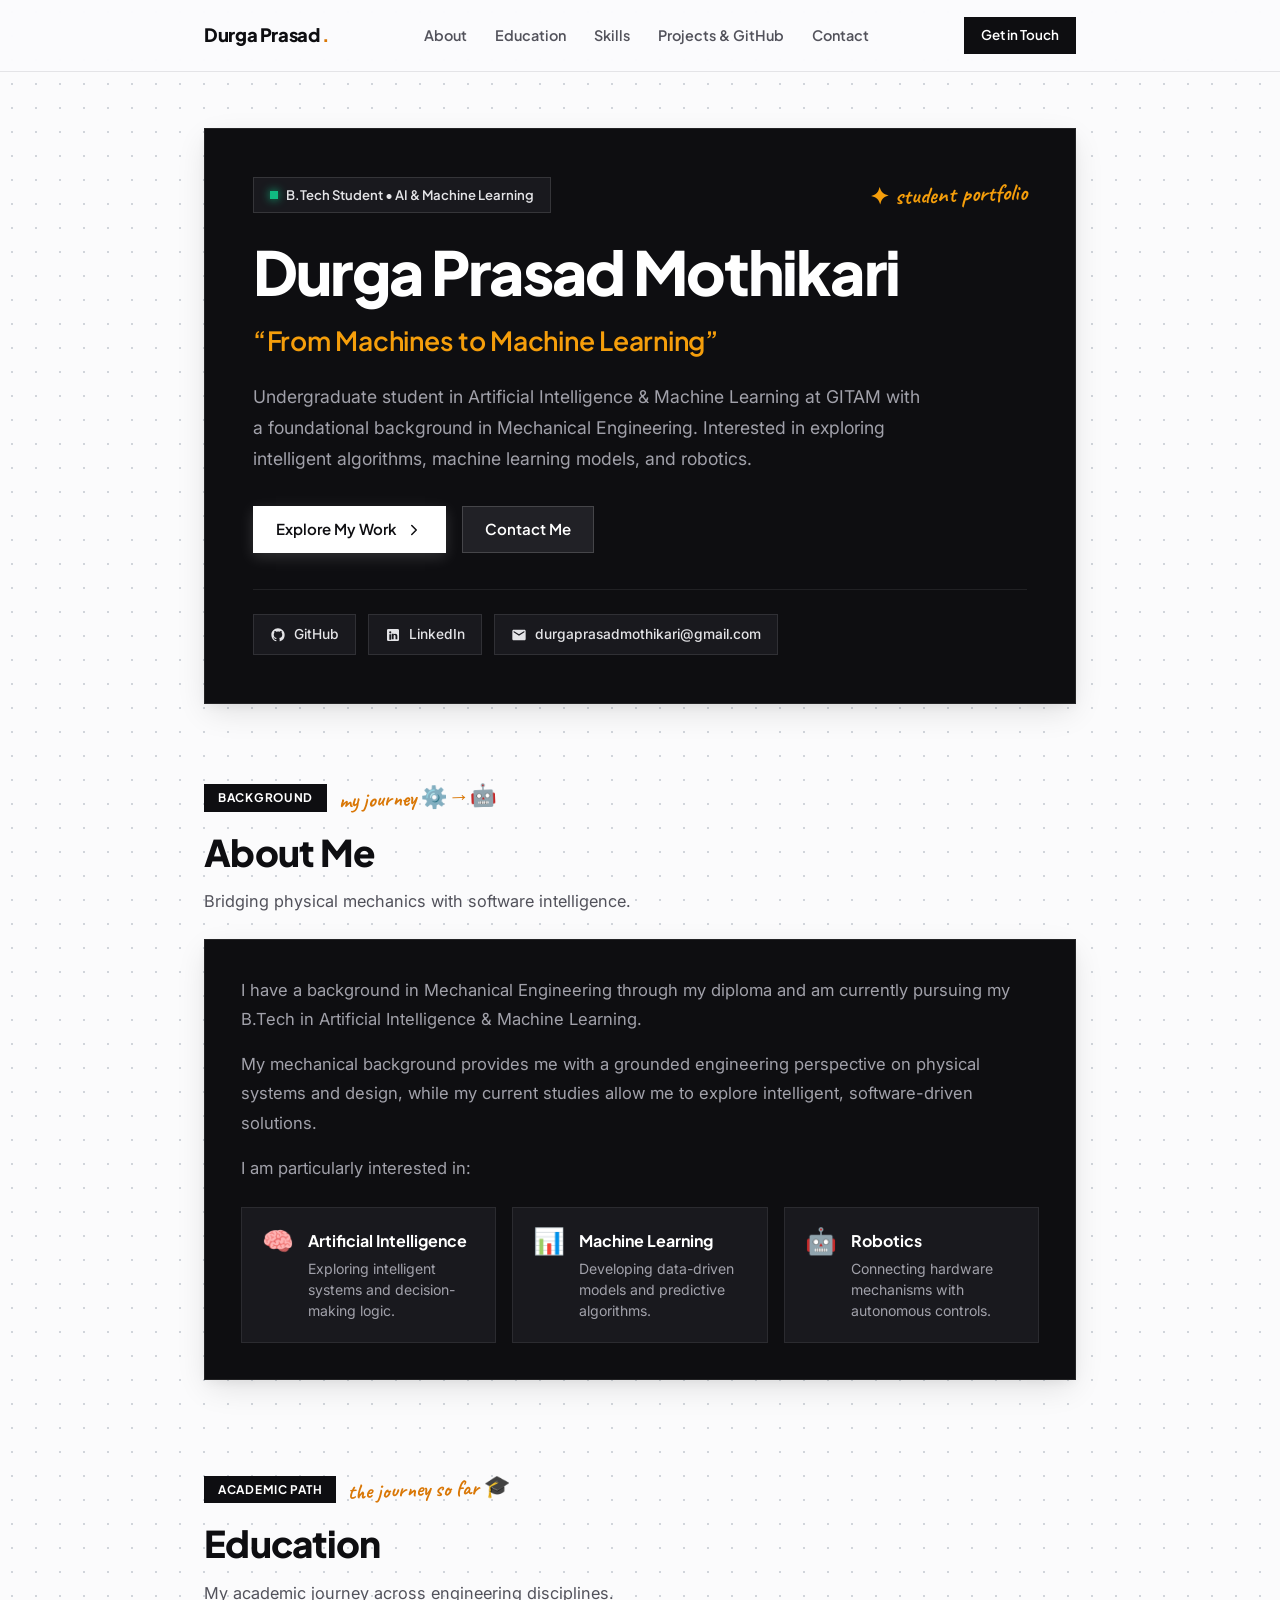
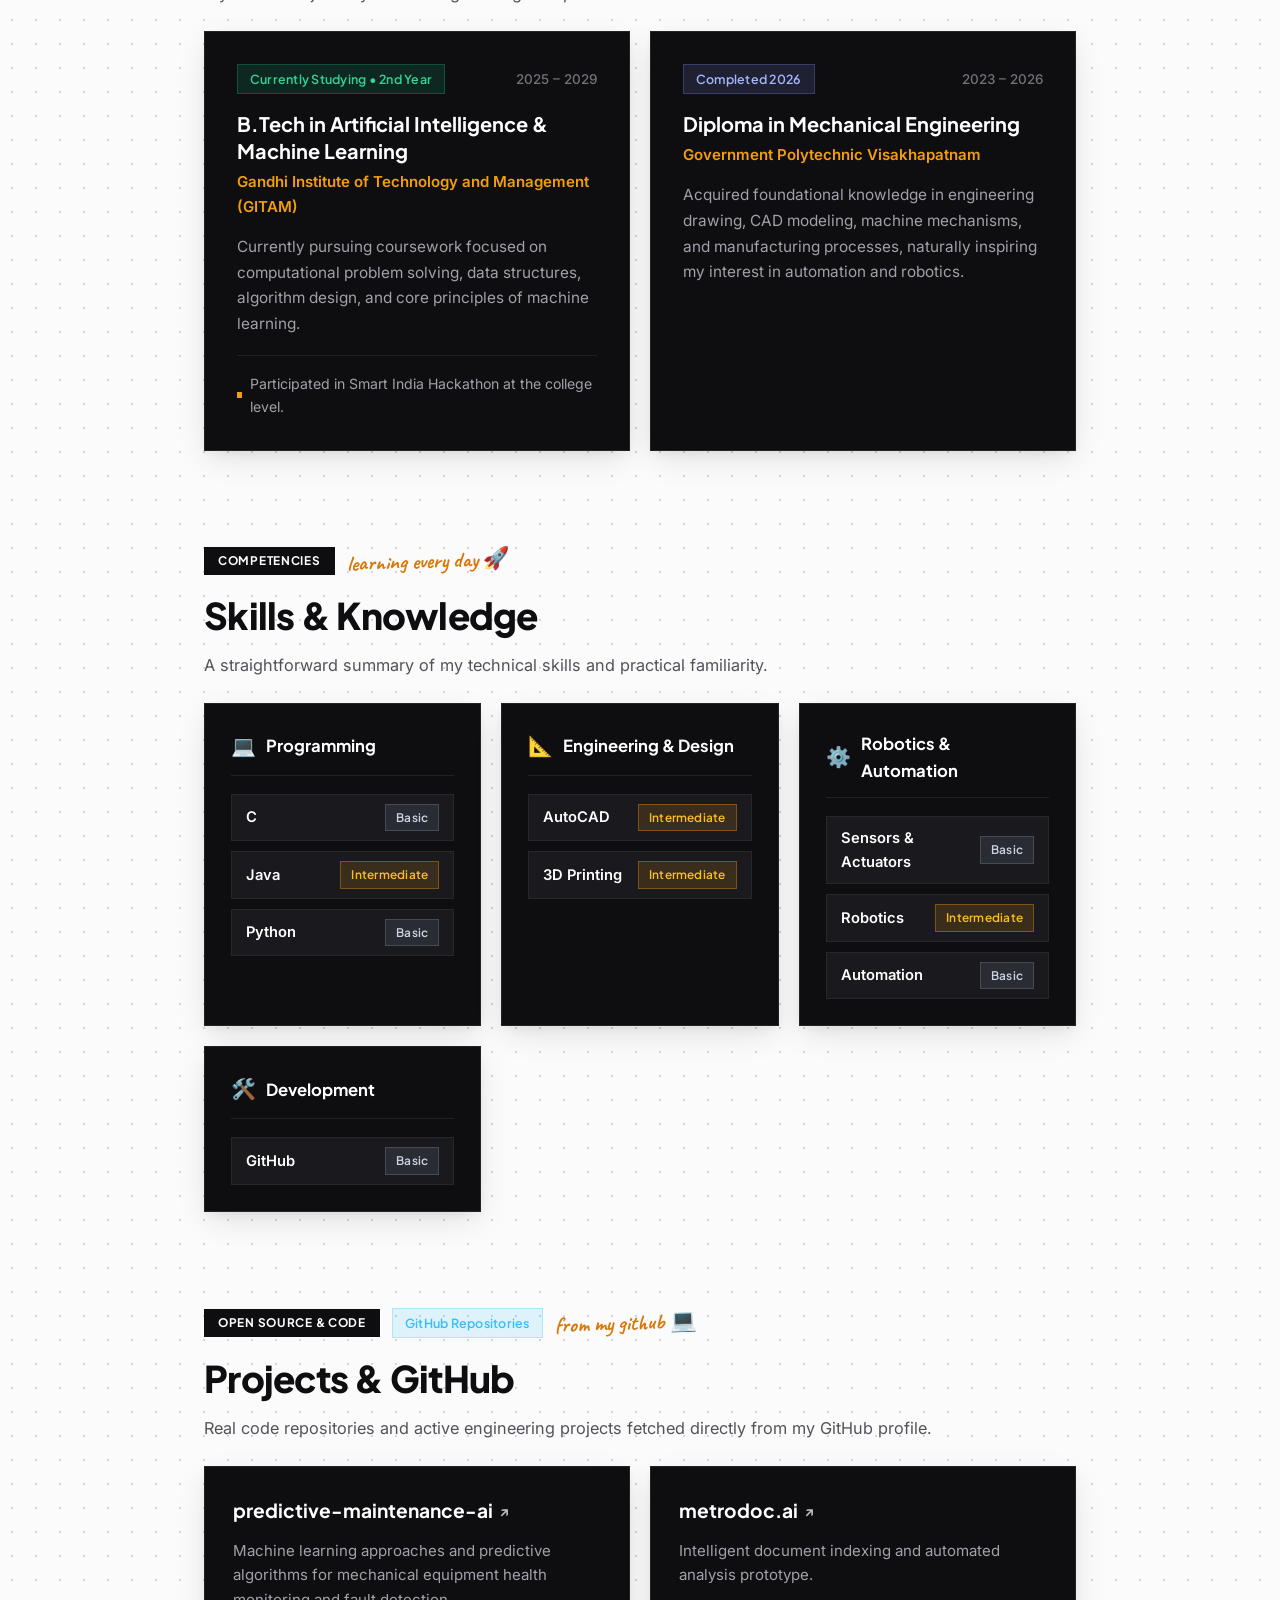
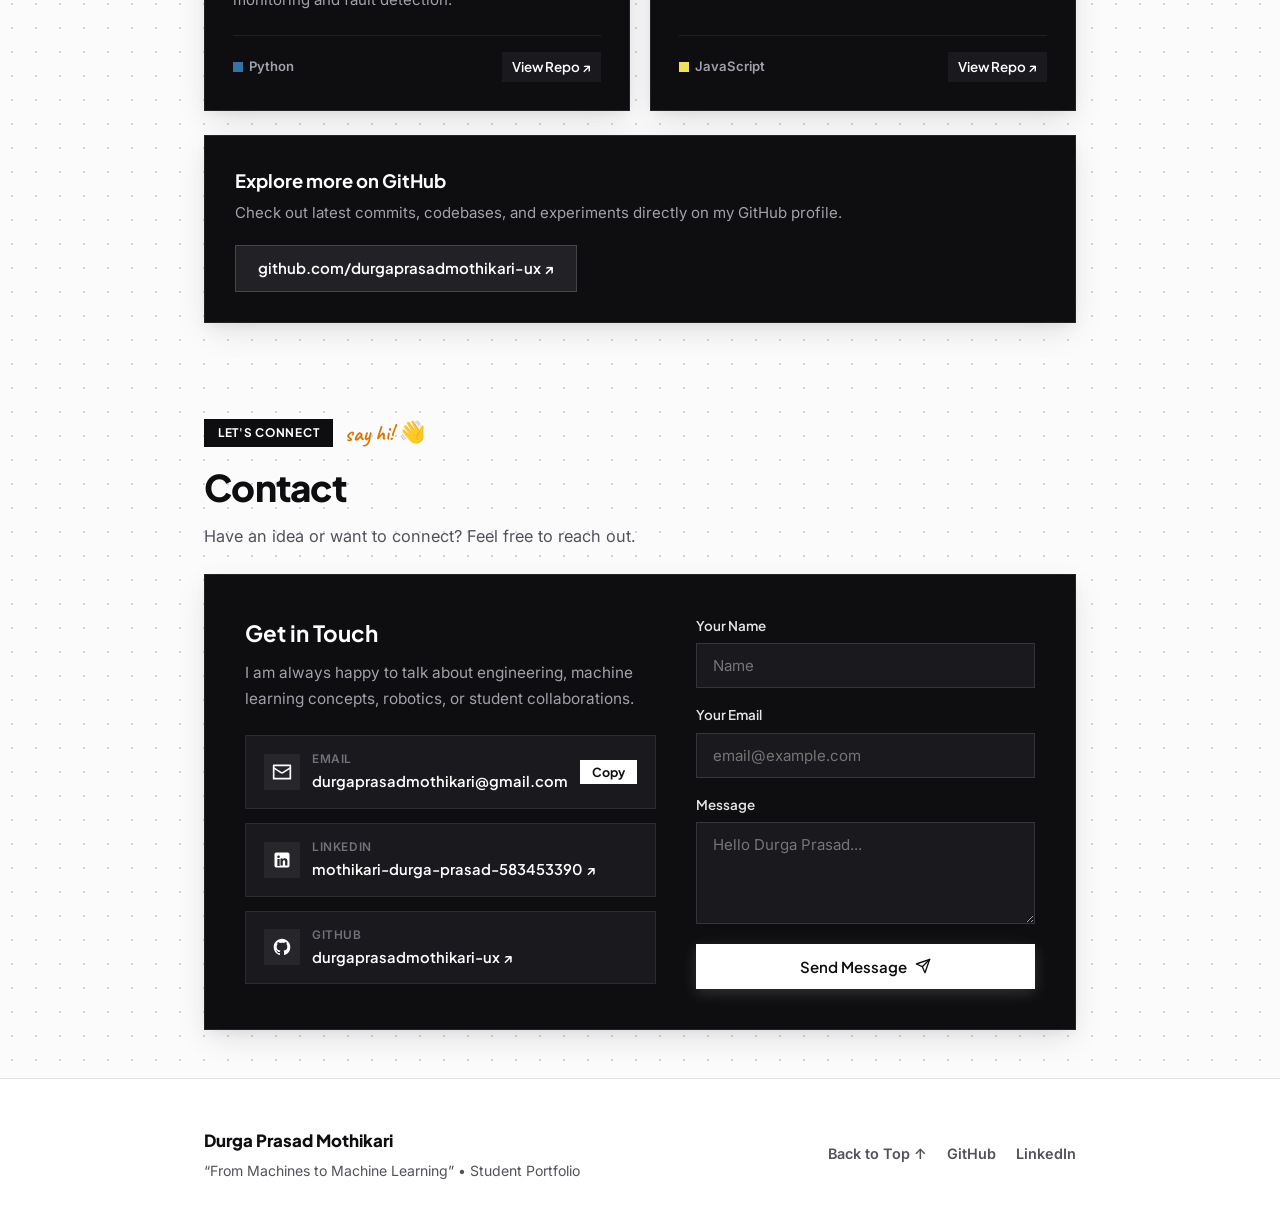
==== commit 7fae48da: "Remove rounded corners across portfolio" ====
--- a/index.html
+++ b/index.html
@@ -9,19 +9,19 @@
   <meta name="theme-color" content="#ffffff">
 
   <!-- Canonical URL -->
-  <link rel="canonical" href="https://durgaprasadmothikari.com/">
+  <link rel="canonical" href="https://durgaprasadmothikari-ux.github.io/durga-prasad-portfolio/">
 
   <!-- Open Graph / Facebook -->
   <meta property="og:type" content="website">
-  <meta property="og:url" content="https://durgaprasadmothikari.com/">
+  <meta property="og:url" content="https://durgaprasadmothikari-ux.github.io/durga-prasad-portfolio/">
   <meta property="og:title" content="Durga Prasad Mothikari — From Machines to Machine Learning">
-  <meta property="og:description" content="B.Tech student in Artificial Intelligence & Machine Learning with a Mechanical Engineering background. Exploring AI, ML, and robotics.">
+  <meta property="og:description" content="Personal portfolio of Durga Prasad Mothikari. B.Tech student in Artificial Intelligence & Machine Learning with a Mechanical Engineering background. Exploring AI, ML, and robotics.">
   <meta property="og:site_name" content="Durga Prasad Mothikari Portfolio">
 
   <!-- Twitter -->
   <meta name="twitter:card" content="summary">
   <meta name="twitter:title" content="Durga Prasad Mothikari — From Machines to Machine Learning">
-  <meta name="twitter:description" content="B.Tech student in Artificial Intelligence & Machine Learning with a Mechanical Engineering background. Exploring AI, ML, and robotics.">
+  <meta name="twitter:description" content="Personal portfolio of Durga Prasad Mothikari. B.Tech student in Artificial Intelligence & Machine Learning with a Mechanical Engineering background. Exploring AI, ML, and robotics.">
 
   <!-- Structured Data (JSON-LD) for Search Engines -->
   <script type="application/ld+json">
@@ -29,7 +29,7 @@
     "@context": "https://schema.org",
     "@type": "Person",
     "name": "Durga Prasad Mothikari",
-    "url": "https://durgaprasadmothikari.com/",
+    "url": "https://durgaprasadmothikari-ux.github.io/durga-prasad-portfolio/",
     "jobTitle": "Student",
     "description": "B.Tech student in Artificial Intelligence & Machine Learning with a Mechanical Engineering background.",
     "alumniOf": [
@@ -386,7 +386,7 @@
               <!-- Email Card -->
               <div class="contact-method-card">
                 <div class="method-icon">
-                  <svg width="20" height="20" viewBox="0 0 24 24" fill="none" stroke="currentColor" stroke-width="2" stroke-linecap="round" stroke-linejoin="round" aria-hidden="true"><rect width="20" height="16" x="2" y="4" rx="2"/><path d="m22 7-8.97 5.7a1.94 1.94 0 0 1-2.06 0L2 7"/></svg>
+                  <svg width="20" height="20" viewBox="0 0 24 24" fill="none" stroke="currentColor" stroke-width="2" stroke-linecap="round" stroke-linejoin="round" aria-hidden="true"><rect width="20" height="16" x="2" y="4" rx="0"/><path d="m22 7-8.97 5.7a1.94 1.94 0 0 1-2.06 0L2 7"/></svg>
                 </div>
                 <div class="method-content">
                   <span class="method-label">Email</span>
--- a/css/style.css
+++ b/css/style.css
@@ -43,13 +43,13 @@
   --font-body: 'Inter', -apple-system, BlinkMacSystemFont, "Segoe UI", Roboto, sans-serif;
   --font-handmade: 'Caveat', cursive;
 
-  /* Bubbly Soft Radii */
-  --radius-xs: 8px;
-  --radius-sm: 14px;
-  --radius-md: 20px;
-  --radius-lg: 26px;
-  --radius-hero: 30px;
-  --radius-pill: 9999px;
+  /* Sharp Square Radii */
+  --radius-xs: 0;
+  --radius-sm: 0;
+  --radius-md: 0;
+  --radius-lg: 0;
+  --radius-hero: 0;
+  --radius-pill: 0;
 
   /* Layout Constraints */
   --container-width: 920px;
@@ -71,6 +71,11 @@
   box-sizing: border-box;
   margin: 0;
   padding: 0;
+  border-radius: 0;
+}
+
+button, input, textarea, select {
+  border-radius: 0;
 }
 
 html {
@@ -106,7 +111,7 @@
   background: var(--bg-box);
   color: var(--text-box-primary);
   border: 1px solid var(--border-box);
-  border-radius: var(--radius-lg);
+  border-radius: 0;
   box-shadow: var(--shadow-box);
   transition: transform var(--transition-normal), box-shadow var(--transition-normal), border-color var(--transition-normal);
   position: relative;
@@ -128,7 +133,7 @@
   font-size: 0.94rem;
   font-weight: 600;
   padding: 10px 22px;
-  border-radius: var(--radius-pill);
+  border-radius: 0;
   cursor: pointer;
   text-decoration: none;
   border: none;
@@ -182,7 +187,7 @@
   align-items: center;
   gap: 6px;
   padding: 4px 12px;
-  border-radius: var(--radius-pill);
+  border-radius: 0;
   font-size: 0.78rem;
   font-weight: 600;
   font-family: var(--font-heading);
@@ -289,7 +294,7 @@
   width: 100%;
   height: 2px;
   background: var(--text-on-canvas);
-  border-radius: var(--radius-pill);
+  border-radius: 0;
 }
 
 .nav-actions {
@@ -305,7 +310,7 @@
   border: 1px solid var(--border-canvas);
   width: 40px;
   height: 40px;
-  border-radius: var(--radius-sm);
+  border-radius: 0;
   cursor: pointer;
   padding: 8px;
   flex-direction: column;
@@ -323,7 +328,7 @@
   width: 20px;
   height: 2px;
   background: var(--text-on-canvas);
-  border-radius: var(--radius-pill);
+  border-radius: 0;
   transition: transform var(--transition-fast), opacity var(--transition-fast);
 }
 
@@ -346,7 +351,7 @@
 
 .hero-card {
   padding: 48px;
-  border-radius: var(--radius-hero);
+  border-radius: 0;
 }
 
 .hero-top-bar {
@@ -363,7 +368,7 @@
   align-items: center;
   gap: 8px;
   padding: 6px 16px;
-  border-radius: var(--radius-pill);
+  border-radius: 0;
   background: var(--bg-box-inner);
   color: #e4e4e7;
   border: 1px solid rgba(255, 255, 255, 0.12);
@@ -375,13 +380,14 @@
 .hero-top-bar .handwritten-note {
   color: var(--accent-gold);
   font-size: 1.45rem;
+  border-radius: 0;
 }
 
 .status-dot {
   width: 8px;
   height: 8px;
   background: var(--emerald);
-  border-radius: 50%;
+  border-radius: 0;
   box-shadow: 0 0 10px var(--emerald);
   animation: pulse-dot 2s infinite ease-in-out;
 }
@@ -442,7 +448,7 @@
   padding: 8px 16px;
   background: var(--bg-box-inner);
   border: 1px solid rgba(255, 255, 255, 0.1);
-  border-radius: var(--radius-pill);
+  border-radius: 0;
   color: #e4e4e7;
   font-size: 0.86rem;
   font-weight: 500;
@@ -485,7 +491,7 @@
 .section-tag {
   display: inline-block;
   padding: 4px 14px;
-  border-radius: var(--radius-pill);
+  border-radius: 0;
   background: var(--text-on-canvas);
   color: #ffffff;
   font-family: var(--font-heading);
@@ -537,7 +543,7 @@
   padding: 20px;
   background: var(--bg-box-inner);
   border: 1px solid rgba(255, 255, 255, 0.08);
-  border-radius: var(--radius-md);
+  border-radius: 0;
   transition: all var(--transition-fast);
 }
 
@@ -633,7 +639,7 @@
 .extra-dot {
   width: 6px;
   height: 6px;
-  border-radius: 50%;
+  border-radius: 0;
   background: var(--accent-gold);
 }
 
@@ -684,7 +690,7 @@
   padding: 9px 14px;
   background: var(--bg-box-inner);
   border: 1px solid rgba(255, 255, 255, 0.06);
-  border-radius: var(--radius-sm);
+  border-radius: 0;
   transition: all var(--transition-fast);
 }
 
@@ -705,7 +711,7 @@
   font-size: 0.74rem;
   font-weight: 600;
   padding: 3px 10px;
-  border-radius: var(--radius-pill);
+  border-radius: 0;
   letter-spacing: 0.02em;
 }
 
@@ -798,7 +804,7 @@
 .lang-dot {
   width: 10px;
   height: 10px;
-  border-radius: 50%;
+  border-radius: 0;
 }
 
 .lang-python { background-color: #3572A5; }
@@ -838,7 +844,7 @@
   gap: 4px;
   padding: 4px 10px;
   background: var(--bg-box-inner);
-  border-radius: var(--radius-pill);
+  border-radius: 0;
   transition: all var(--transition-fast);
 }
 
@@ -859,7 +865,7 @@
   background: linear-gradient(90deg, var(--bg-box-inner) 25%, var(--bg-box-inner-hover) 50%, var(--bg-box-inner) 75%);
   background-size: 200% 100%;
   animation: shimmer 1.6s infinite;
-  border-radius: var(--radius-xs);
+  border-radius: 0;
 }
 
 .skeleton-title { width: 60%; height: 24px; }
@@ -931,7 +937,7 @@
   padding: 14px 18px;
   background: var(--bg-box-inner);
   border: 1px solid rgba(255, 255, 255, 0.08);
-  border-radius: var(--radius-md);
+  border-radius: 0;
   transition: all var(--transition-fast);
 }
 
@@ -943,7 +949,7 @@
 .method-icon {
   width: 36px;
   height: 36px;
-  border-radius: var(--radius-sm);
+  border-radius: 0;
   background: rgba(255, 255, 255, 0.06);
   display: flex;
   align-items: center;
@@ -988,7 +994,7 @@
   color: #0e0e11;
   border: none;
   padding: 4px 12px;
-  border-radius: var(--radius-pill);
+  border-radius: 0;
   font-family: var(--font-heading);
   font-size: 0.78rem;
   font-weight: 700;
@@ -1007,7 +1013,7 @@
   background: var(--emerald-soft);
   color: #34d399;
   border: 1px solid rgba(16, 185, 129, 0.28);
-  border-radius: var(--radius-sm);
+  border-radius: 0;
   font-size: 0.84rem;
   font-weight: 600;
   margin-top: -6px;
@@ -1040,7 +1046,7 @@
 .form-input {
   background: var(--bg-box-inner);
   border: 1px solid rgba(255, 255, 255, 0.12);
-  border-radius: var(--radius-sm);
+  border-radius: 0;
   padding: 12px 16px;
   font-family: var(--font-body);
   font-size: 0.94rem;
@@ -1066,7 +1072,7 @@
   background: var(--emerald-soft);
   color: #34d399;
   border: 1px solid rgba(16, 185, 129, 0.3);
-  border-radius: var(--radius-sm);
+  border-radius: 0;
   font-size: 0.88rem;
   font-weight: 500;
 }
@@ -1167,7 +1173,7 @@
 
   .hero-card {
     padding: 32px 24px;
-    border-radius: var(--radius-lg);
+    border-radius: 0;
   }
 
   .contact-wrapper {
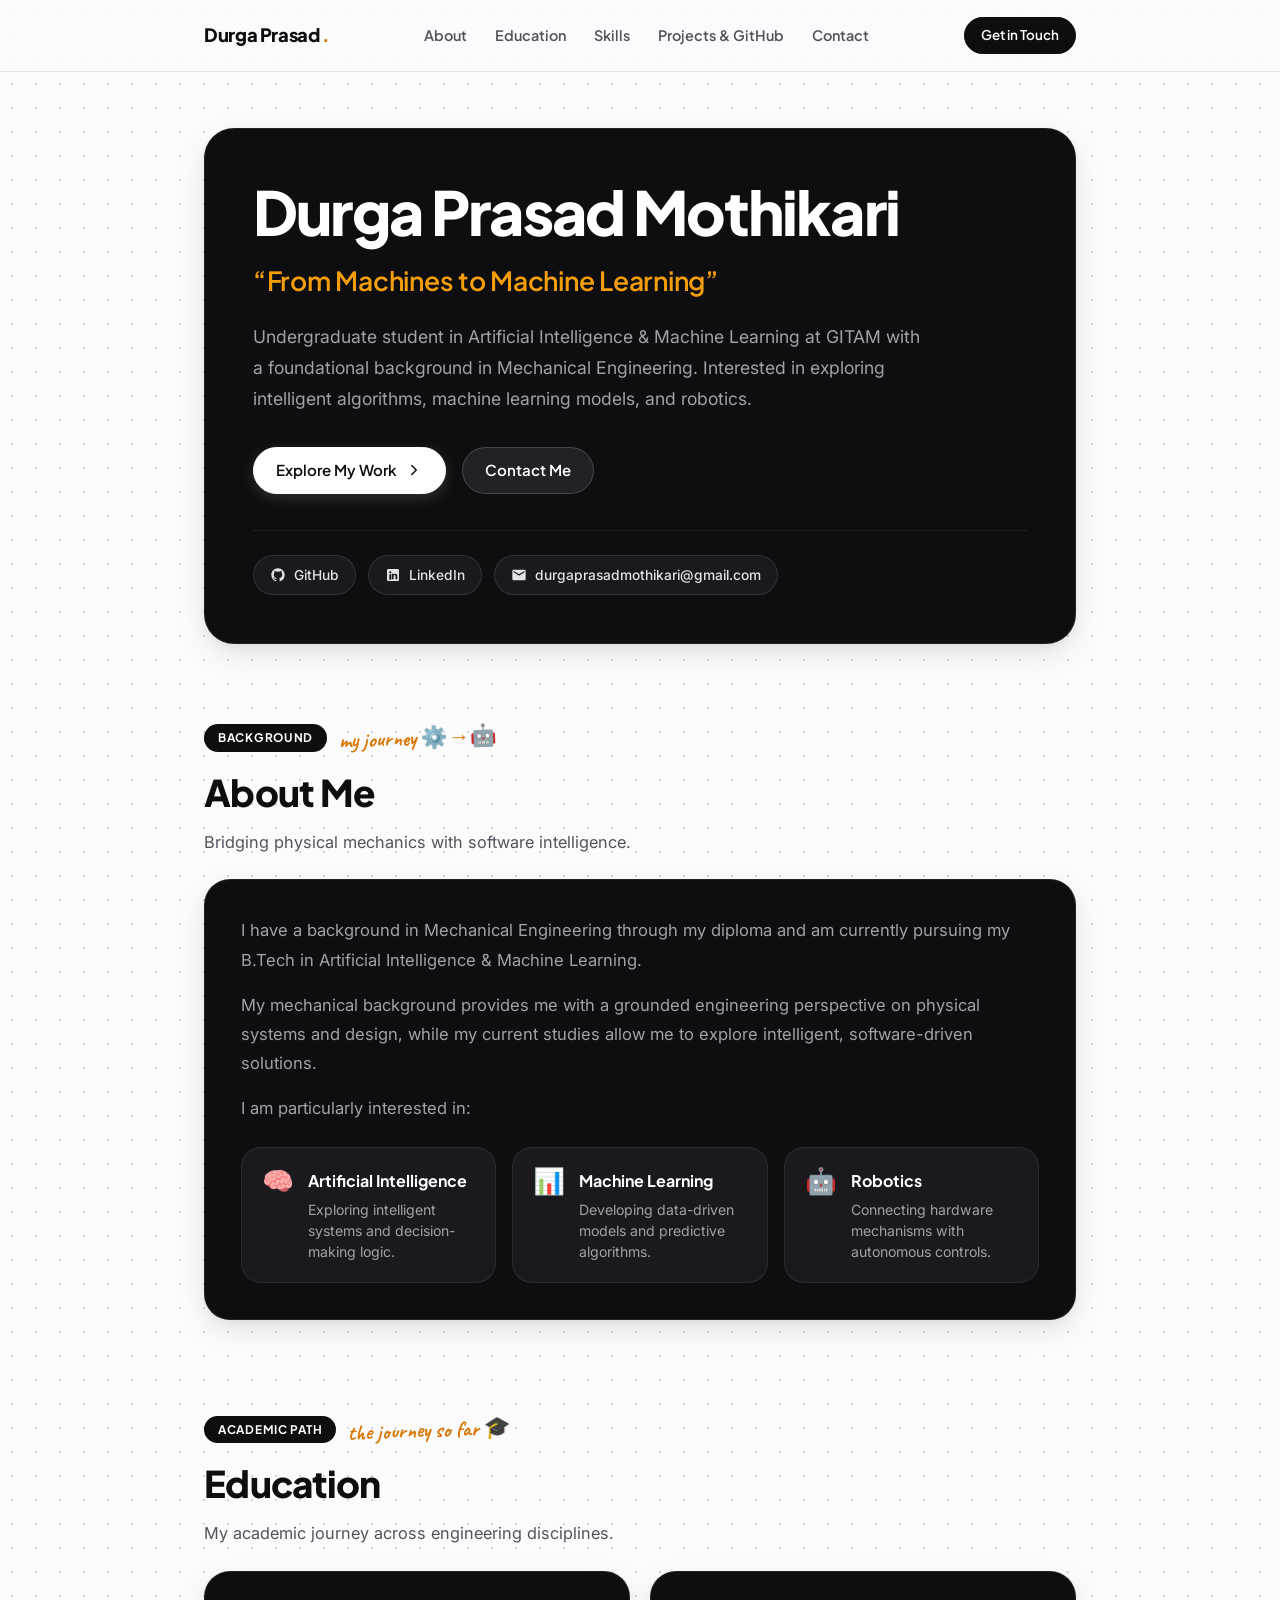
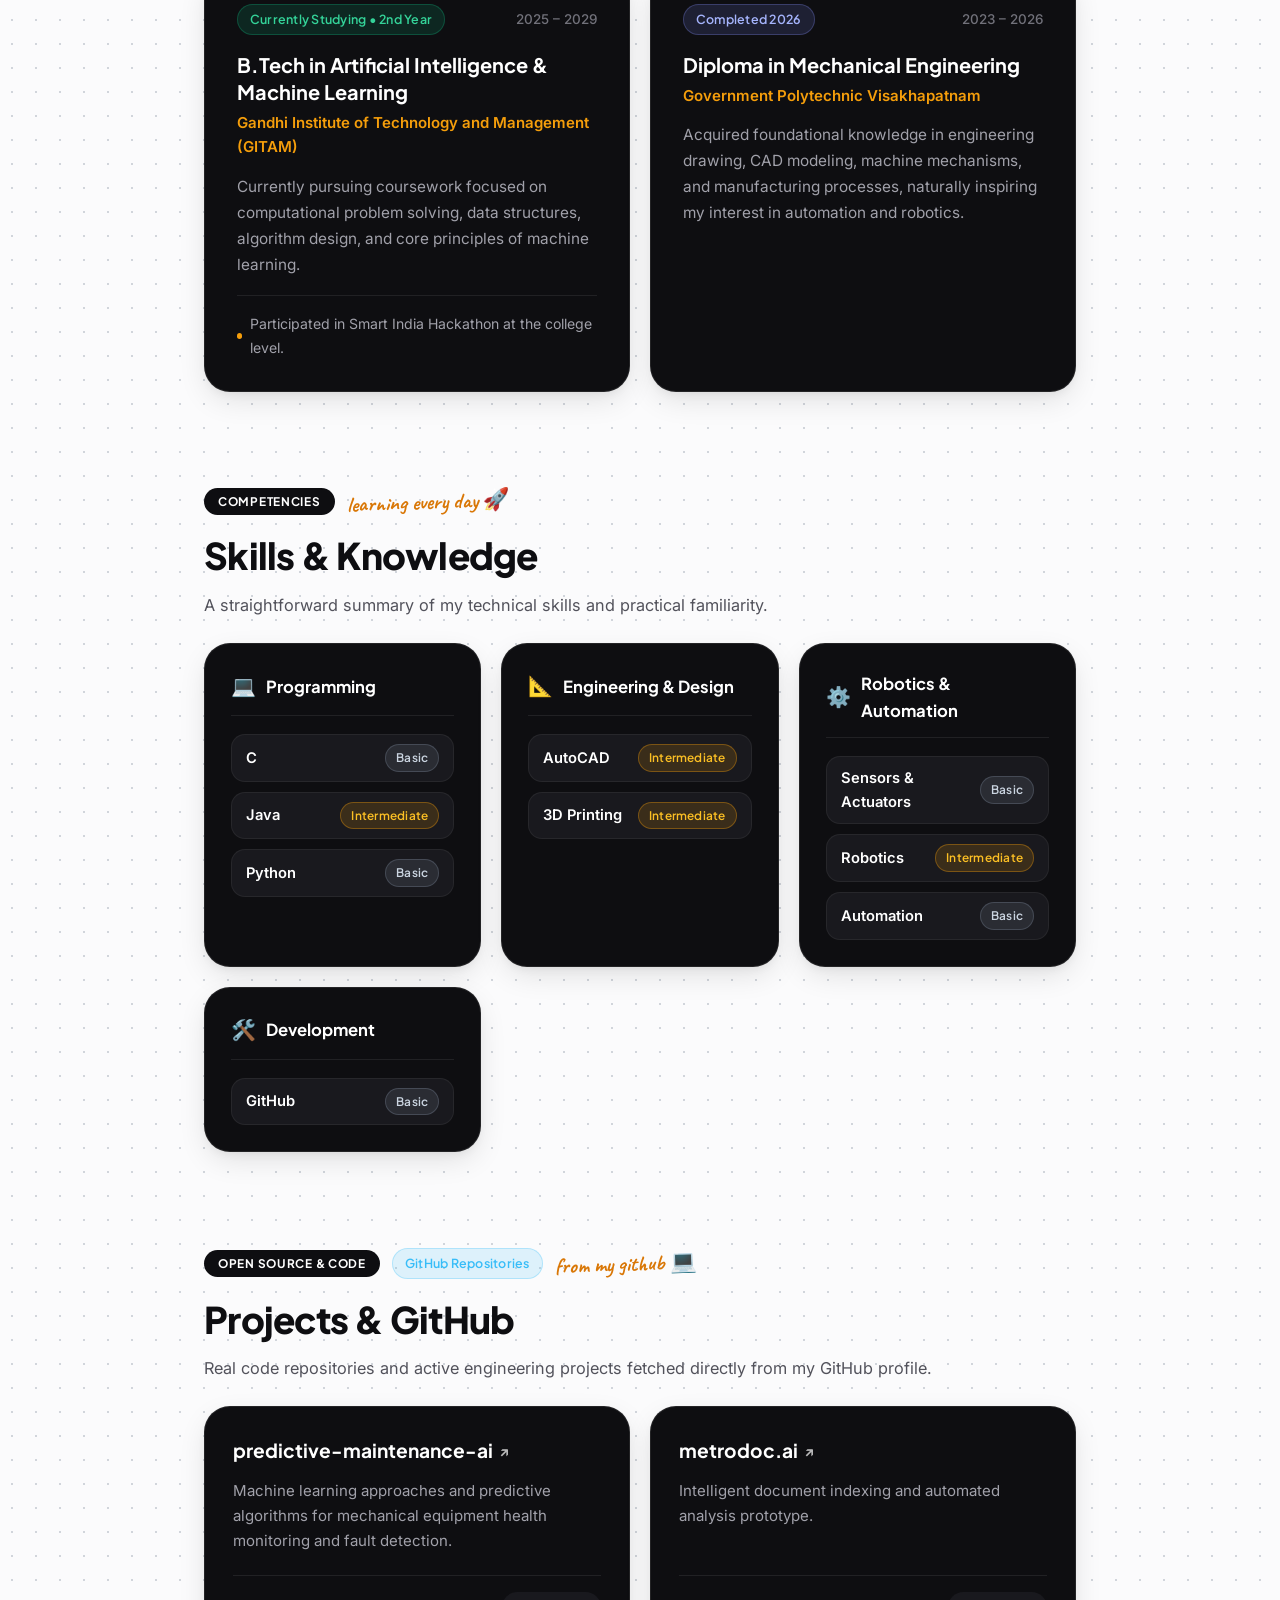
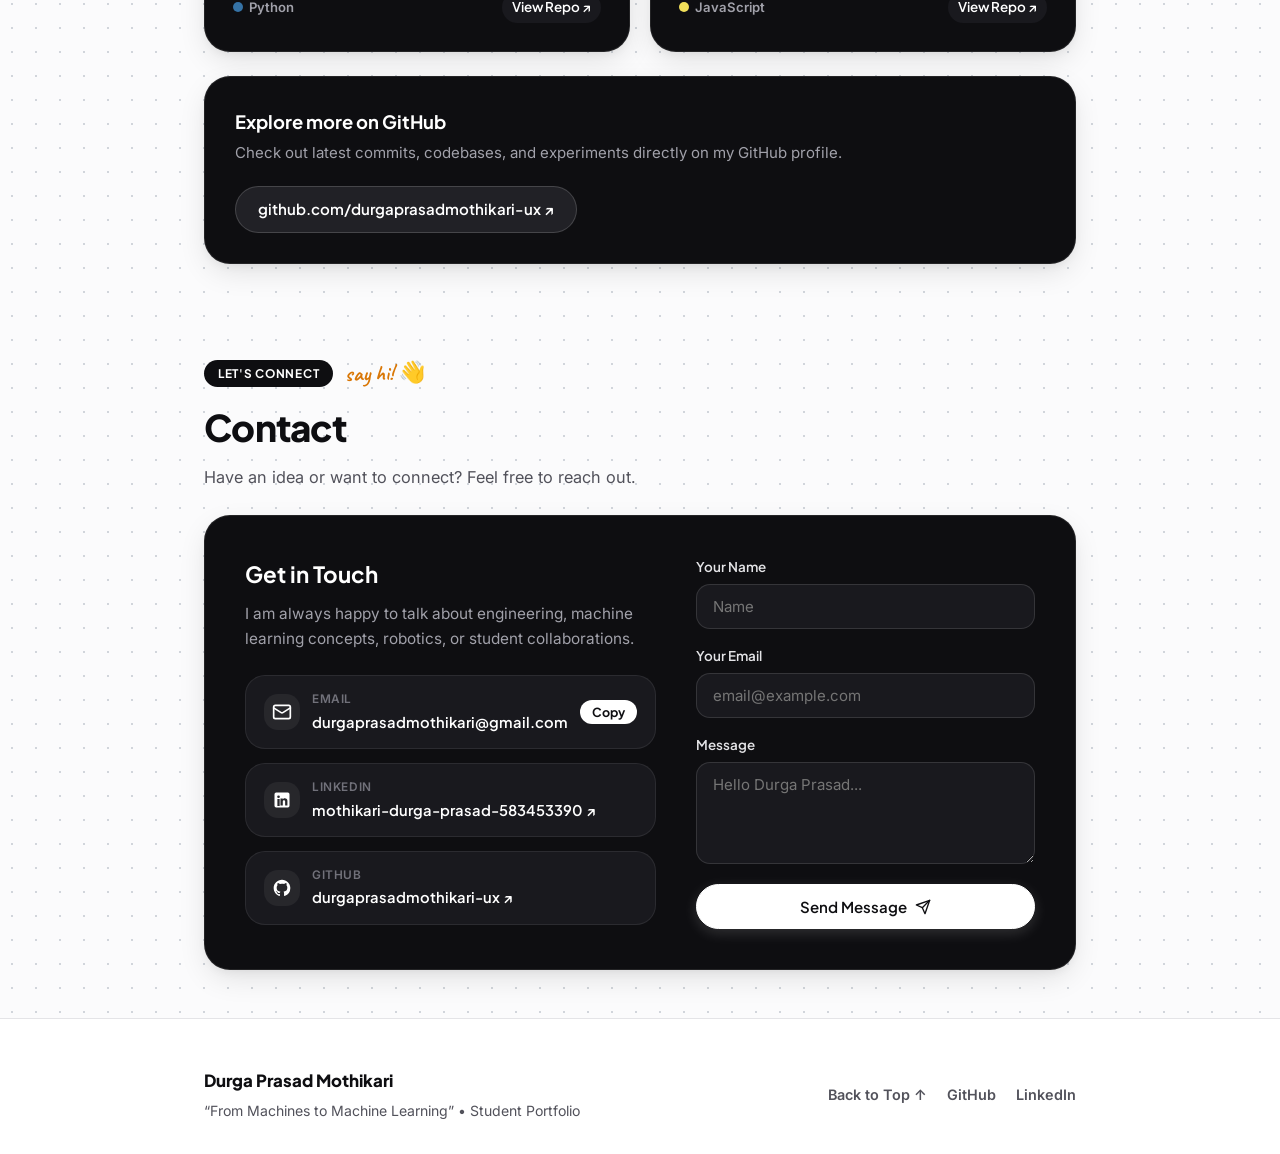
==== commit aaae525a: "Remove hero decorations and restore original UI" ====
--- a/index.html
+++ b/index.html
@@ -97,14 +97,6 @@
     <section id="hero" class="hero" aria-label="Introduction">
       <div class="container">
         <div class="bubbly-card hero-card">
-          <div class="hero-top-bar">
-            <div class="hero-status-pill">
-              <span class="status-dot"></span>
-              <span>B.Tech Student • AI & Machine Learning</span>
-            </div>
-            <span class="handwritten-note">✦ student portfolio</span>
-          </div>
-
           <h1 class="hero-title">Durga Prasad Mothikari</h1>
           <div class="hero-tagline">“From Machines to Machine Learning”</div>
 
@@ -386,7 +378,7 @@
               <!-- Email Card -->
               <div class="contact-method-card">
                 <div class="method-icon">
-                  <svg width="20" height="20" viewBox="0 0 24 24" fill="none" stroke="currentColor" stroke-width="2" stroke-linecap="round" stroke-linejoin="round" aria-hidden="true"><rect width="20" height="16" x="2" y="4" rx="0"/><path d="m22 7-8.97 5.7a1.94 1.94 0 0 1-2.06 0L2 7"/></svg>
+                  <svg width="20" height="20" viewBox="0 0 24 24" fill="none" stroke="currentColor" stroke-width="2" stroke-linecap="round" stroke-linejoin="round" aria-hidden="true"><rect width="20" height="16" x="2" y="4" rx="2"/><path d="m22 7-8.97 5.7a1.94 1.94 0 0 1-2.06 0L2 7"/></svg>
                 </div>
                 <div class="method-content">
                   <span class="method-label">Email</span>
--- a/css/style.css
+++ b/css/style.css
@@ -43,13 +43,13 @@
   --font-body: 'Inter', -apple-system, BlinkMacSystemFont, "Segoe UI", Roboto, sans-serif;
   --font-handmade: 'Caveat', cursive;
 
-  /* Sharp Square Radii */
-  --radius-xs: 0;
-  --radius-sm: 0;
-  --radius-md: 0;
-  --radius-lg: 0;
-  --radius-hero: 0;
-  --radius-pill: 0;
+  /* Bubbly Soft Radii */
+  --radius-xs: 8px;
+  --radius-sm: 14px;
+  --radius-md: 20px;
+  --radius-lg: 26px;
+  --radius-hero: 30px;
+  --radius-pill: 9999px;
 
   /* Layout Constraints */
   --container-width: 920px;
@@ -71,11 +71,6 @@
   box-sizing: border-box;
   margin: 0;
   padding: 0;
-  border-radius: 0;
-}
-
-button, input, textarea, select {
-  border-radius: 0;
 }
 
 html {
@@ -111,7 +106,7 @@
   background: var(--bg-box);
   color: var(--text-box-primary);
   border: 1px solid var(--border-box);
-  border-radius: 0;
+  border-radius: var(--radius-lg);
   box-shadow: var(--shadow-box);
   transition: transform var(--transition-normal), box-shadow var(--transition-normal), border-color var(--transition-normal);
   position: relative;
@@ -133,7 +128,7 @@
   font-size: 0.94rem;
   font-weight: 600;
   padding: 10px 22px;
-  border-radius: 0;
+  border-radius: var(--radius-pill);
   cursor: pointer;
   text-decoration: none;
   border: none;
@@ -187,7 +182,7 @@
   align-items: center;
   gap: 6px;
   padding: 4px 12px;
-  border-radius: 0;
+  border-radius: var(--radius-pill);
   font-size: 0.78rem;
   font-weight: 600;
   font-family: var(--font-heading);
@@ -294,7 +289,7 @@
   width: 100%;
   height: 2px;
   background: var(--text-on-canvas);
-  border-radius: 0;
+  border-radius: var(--radius-pill);
 }
 
 .nav-actions {
@@ -310,7 +305,7 @@
   border: 1px solid var(--border-canvas);
   width: 40px;
   height: 40px;
-  border-radius: 0;
+  border-radius: var(--radius-sm);
   cursor: pointer;
   padding: 8px;
   flex-direction: column;
@@ -328,7 +323,7 @@
   width: 20px;
   height: 2px;
   background: var(--text-on-canvas);
-  border-radius: 0;
+  border-radius: var(--radius-pill);
   transition: transform var(--transition-fast), opacity var(--transition-fast);
 }
 
@@ -351,50 +346,7 @@
 
 .hero-card {
   padding: 48px;
-  border-radius: 0;
-}
-
-.hero-top-bar {
-  display: flex;
-  align-items: center;
-  justify-content: space-between;
-  flex-wrap: wrap;
-  gap: 12px;
-  margin-bottom: 24px;
-}
-
-.hero-status-pill {
-  display: inline-flex;
-  align-items: center;
-  gap: 8px;
-  padding: 6px 16px;
-  border-radius: 0;
-  background: var(--bg-box-inner);
-  color: #e4e4e7;
-  border: 1px solid rgba(255, 255, 255, 0.12);
-  font-family: var(--font-heading);
-  font-size: 0.82rem;
-  font-weight: 600;
-}
-
-.hero-top-bar .handwritten-note {
-  color: var(--accent-gold);
-  font-size: 1.45rem;
-  border-radius: 0;
-}
-
-.status-dot {
-  width: 8px;
-  height: 8px;
-  background: var(--emerald);
-  border-radius: 0;
-  box-shadow: 0 0 10px var(--emerald);
-  animation: pulse-dot 2s infinite ease-in-out;
-}
-
-@keyframes pulse-dot {
-  0%, 100% { opacity: 1; transform: scale(1); }
-  50% { opacity: 0.6; transform: scale(0.85); }
+  border-radius: var(--radius-hero);
 }
 
 .hero-title {
@@ -448,7 +400,7 @@
   padding: 8px 16px;
   background: var(--bg-box-inner);
   border: 1px solid rgba(255, 255, 255, 0.1);
-  border-radius: 0;
+  border-radius: var(--radius-pill);
   color: #e4e4e7;
   font-size: 0.86rem;
   font-weight: 500;
@@ -491,7 +443,7 @@
 .section-tag {
   display: inline-block;
   padding: 4px 14px;
-  border-radius: 0;
+  border-radius: var(--radius-pill);
   background: var(--text-on-canvas);
   color: #ffffff;
   font-family: var(--font-heading);
@@ -543,7 +495,7 @@
   padding: 20px;
   background: var(--bg-box-inner);
   border: 1px solid rgba(255, 255, 255, 0.08);
-  border-radius: 0;
+  border-radius: var(--radius-md);
   transition: all var(--transition-fast);
 }
 
@@ -639,7 +591,7 @@
 .extra-dot {
   width: 6px;
   height: 6px;
-  border-radius: 0;
+  border-radius: 50%;
   background: var(--accent-gold);
 }
 
@@ -690,7 +642,7 @@
   padding: 9px 14px;
   background: var(--bg-box-inner);
   border: 1px solid rgba(255, 255, 255, 0.06);
-  border-radius: 0;
+  border-radius: var(--radius-sm);
   transition: all var(--transition-fast);
 }
 
@@ -711,7 +663,7 @@
   font-size: 0.74rem;
   font-weight: 600;
   padding: 3px 10px;
-  border-radius: 0;
+  border-radius: var(--radius-pill);
   letter-spacing: 0.02em;
 }
 
@@ -804,7 +756,7 @@
 .lang-dot {
   width: 10px;
   height: 10px;
-  border-radius: 0;
+  border-radius: 50%;
 }
 
 .lang-python { background-color: #3572A5; }
@@ -844,7 +796,7 @@
   gap: 4px;
   padding: 4px 10px;
   background: var(--bg-box-inner);
-  border-radius: 0;
+  border-radius: var(--radius-pill);
   transition: all var(--transition-fast);
 }
 
@@ -865,7 +817,7 @@
   background: linear-gradient(90deg, var(--bg-box-inner) 25%, var(--bg-box-inner-hover) 50%, var(--bg-box-inner) 75%);
   background-size: 200% 100%;
   animation: shimmer 1.6s infinite;
-  border-radius: 0;
+  border-radius: var(--radius-xs);
 }
 
 .skeleton-title { width: 60%; height: 24px; }
@@ -937,7 +889,7 @@
   padding: 14px 18px;
   background: var(--bg-box-inner);
   border: 1px solid rgba(255, 255, 255, 0.08);
-  border-radius: 0;
+  border-radius: var(--radius-md);
   transition: all var(--transition-fast);
 }
 
@@ -949,7 +901,7 @@
 .method-icon {
   width: 36px;
   height: 36px;
-  border-radius: 0;
+  border-radius: var(--radius-sm);
   background: rgba(255, 255, 255, 0.06);
   display: flex;
   align-items: center;
@@ -994,7 +946,7 @@
   color: #0e0e11;
   border: none;
   padding: 4px 12px;
-  border-radius: 0;
+  border-radius: var(--radius-pill);
   font-family: var(--font-heading);
   font-size: 0.78rem;
   font-weight: 700;
@@ -1013,7 +965,7 @@
   background: var(--emerald-soft);
   color: #34d399;
   border: 1px solid rgba(16, 185, 129, 0.28);
-  border-radius: 0;
+  border-radius: var(--radius-sm);
   font-size: 0.84rem;
   font-weight: 600;
   margin-top: -6px;
@@ -1046,7 +998,7 @@
 .form-input {
   background: var(--bg-box-inner);
   border: 1px solid rgba(255, 255, 255, 0.12);
-  border-radius: 0;
+  border-radius: var(--radius-sm);
   padding: 12px 16px;
   font-family: var(--font-body);
   font-size: 0.94rem;
@@ -1072,7 +1024,7 @@
   background: var(--emerald-soft);
   color: #34d399;
   border: 1px solid rgba(16, 185, 129, 0.3);
-  border-radius: 0;
+  border-radius: var(--radius-sm);
   font-size: 0.88rem;
   font-weight: 500;
 }
@@ -1173,7 +1125,7 @@
 
   .hero-card {
     padding: 32px 24px;
-    border-radius: 0;
+    border-radius: var(--radius-lg);
   }
 
   .contact-wrapper {
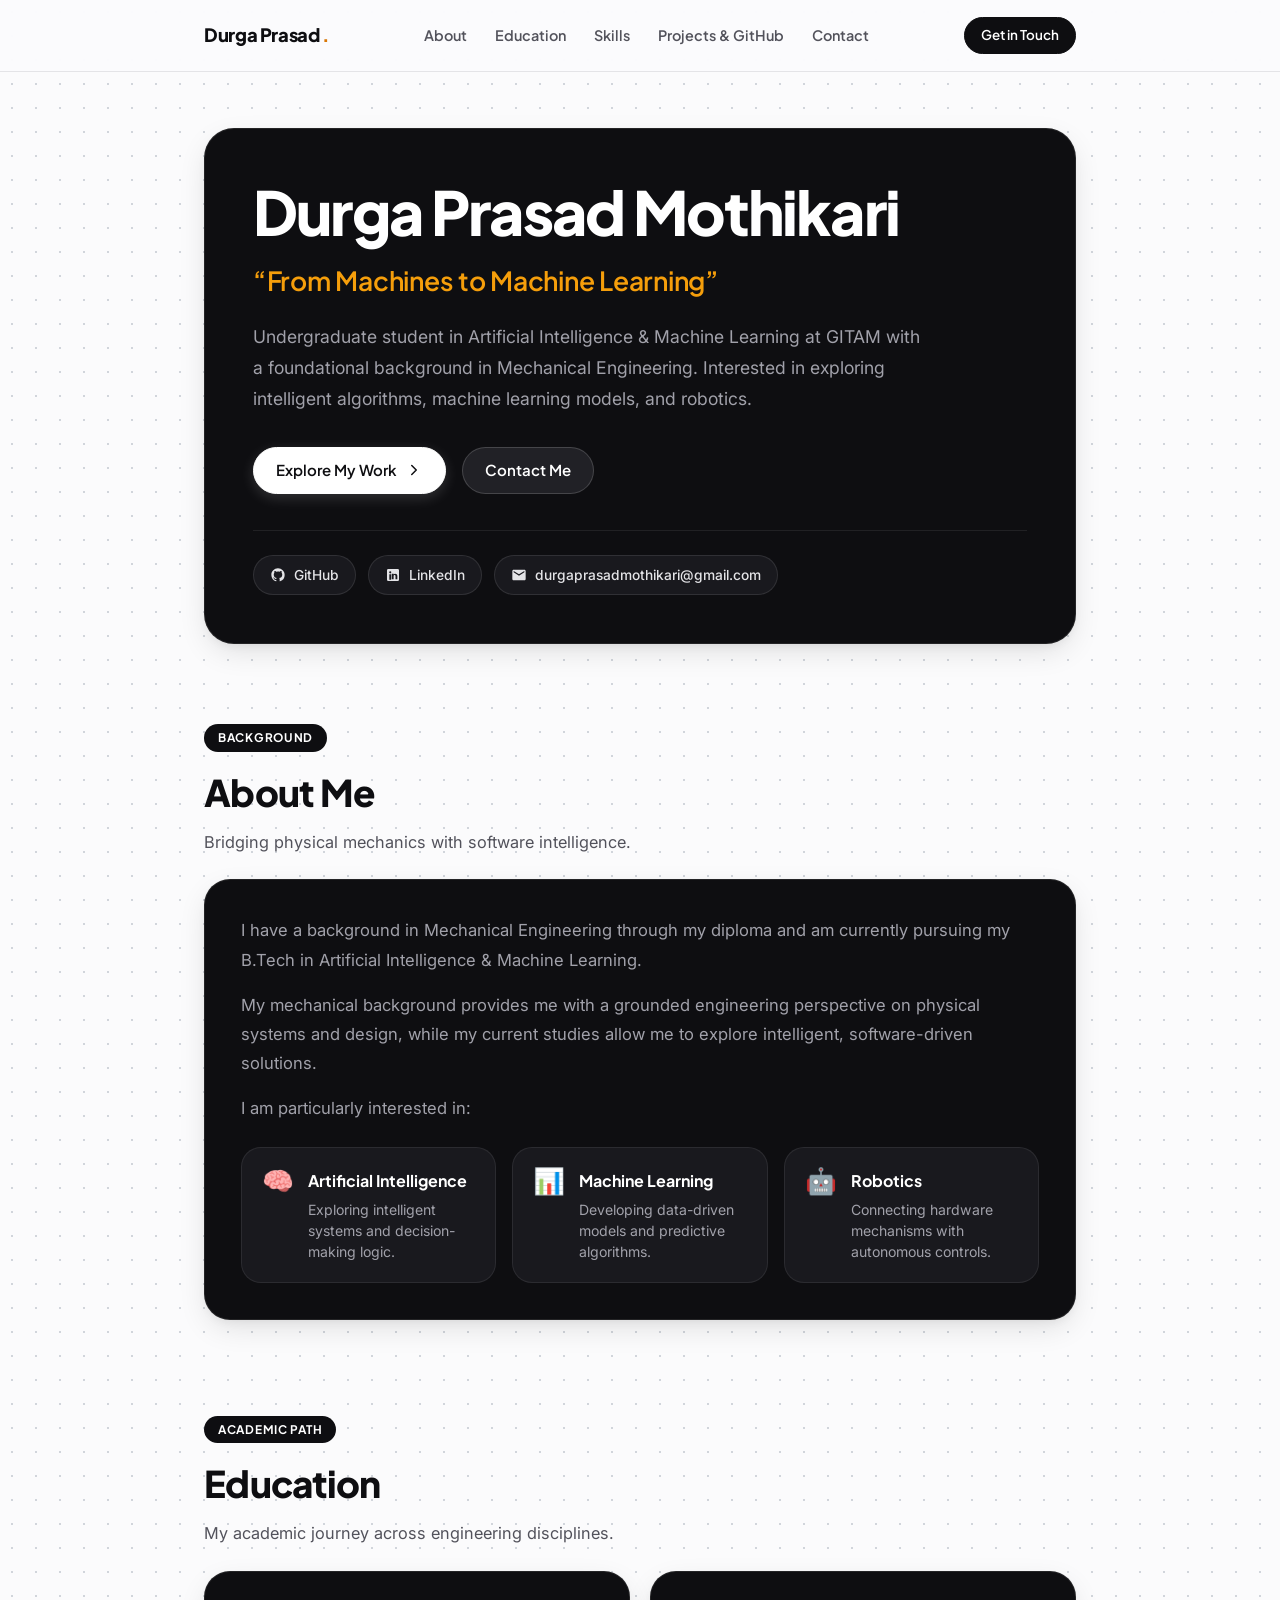
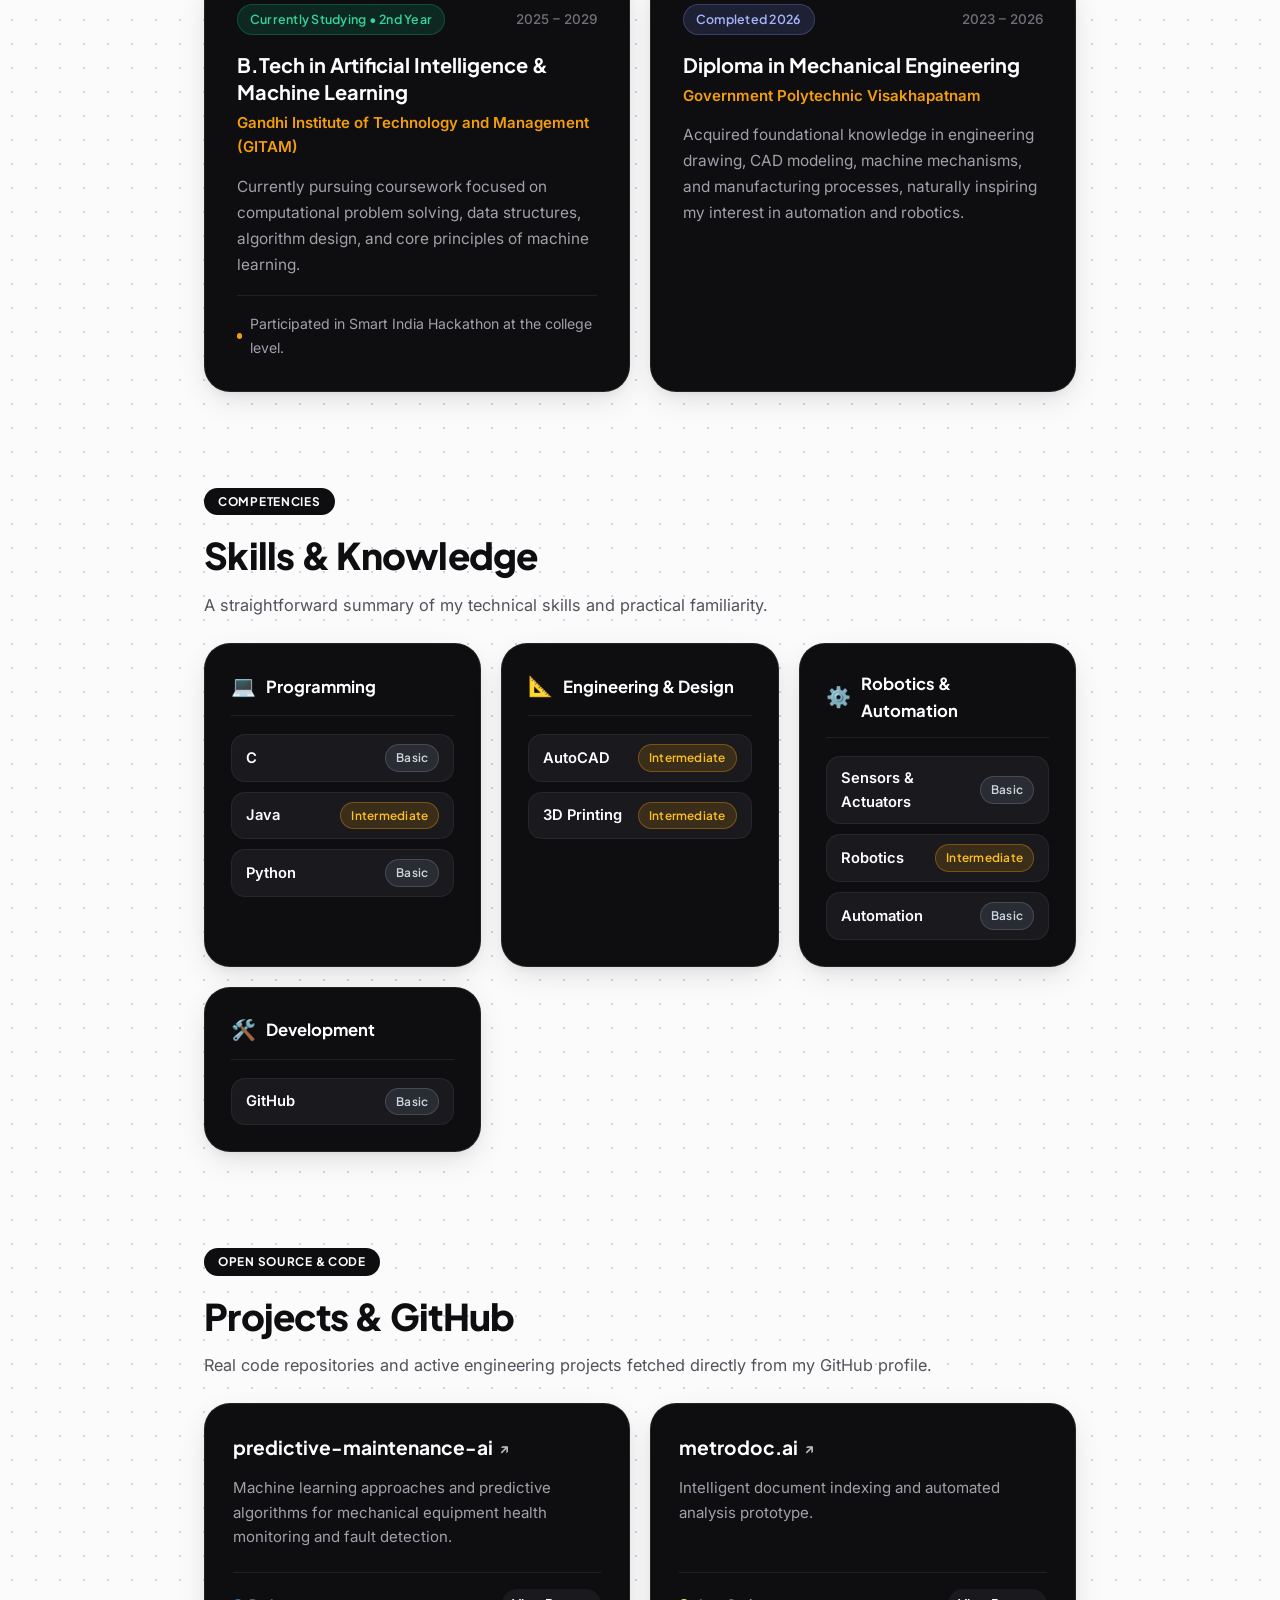
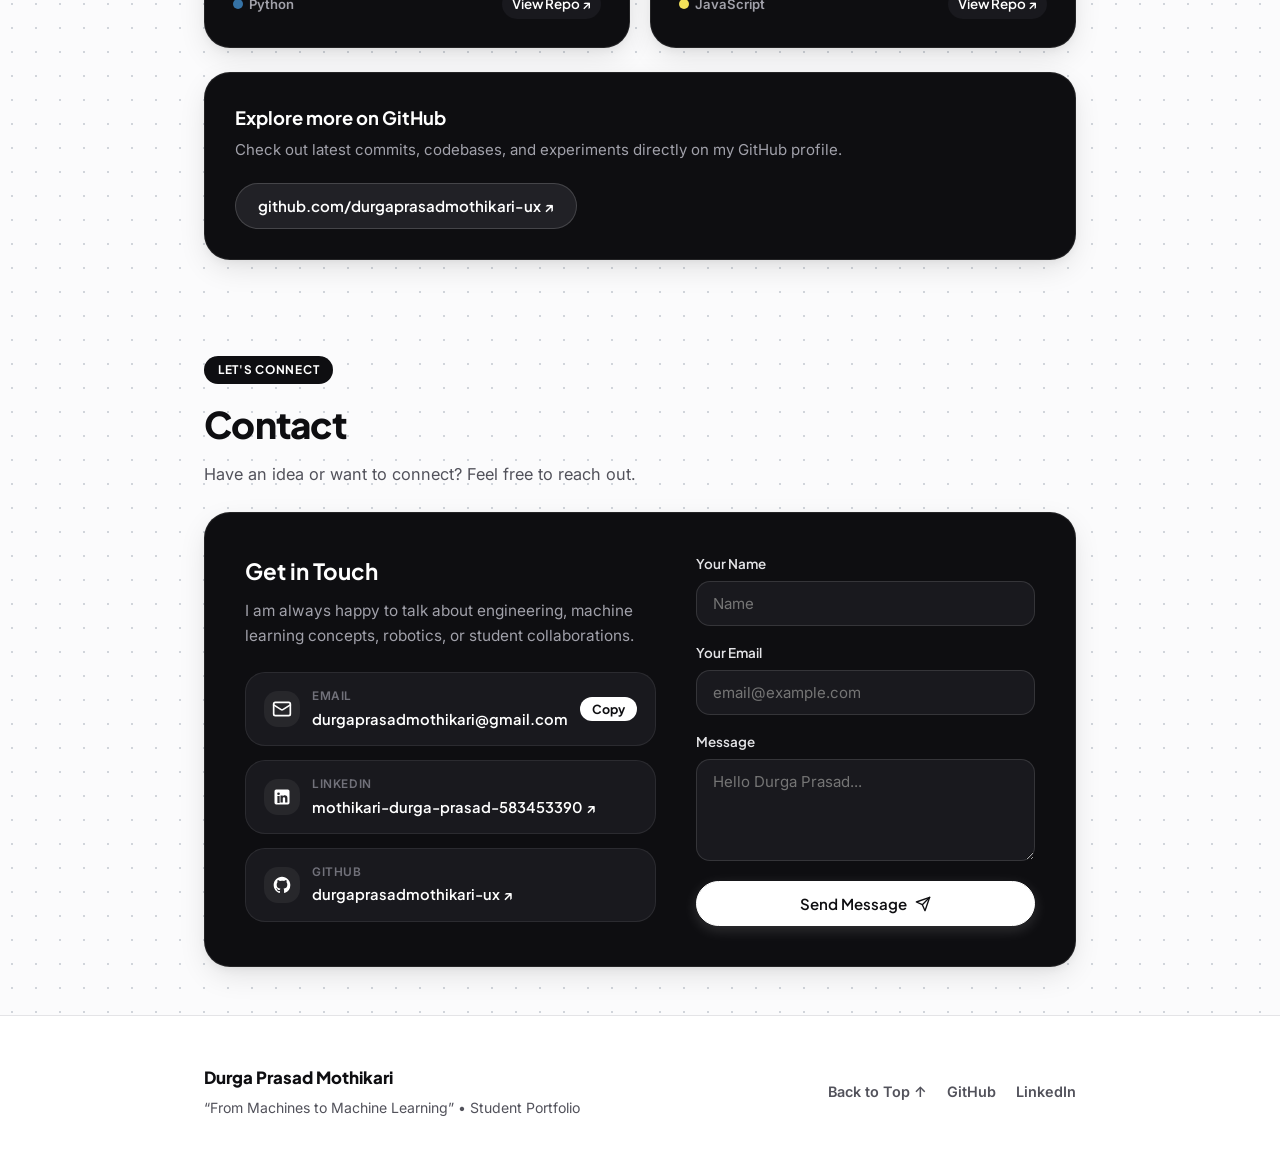
==== commit 8939e5ac: "Remove decorative hero and section labels" ====
--- a/index.html
+++ b/index.html
@@ -136,7 +136,6 @@
         <div class="section-header">
           <div class="section-tag-row">
             <span class="section-tag">Background</span>
-            <span class="handwritten-note">my journey ⚙️→🤖</span>
           </div>
           <h2 class="section-title">About Me</h2>
           <p class="section-subtitle">Bridging physical mechanics with software intelligence.</p>
@@ -188,7 +187,6 @@
         <div class="section-header">
           <div class="section-tag-row">
             <span class="section-tag">Academic Path</span>
-            <span class="handwritten-note">the journey so far 🎓</span>
           </div>
           <h2 class="section-title">Education</h2>
           <p class="section-subtitle">My academic journey across engineering disciplines.</p>
@@ -234,7 +232,6 @@
         <div class="section-header">
           <div class="section-tag-row">
             <span class="section-tag">Competencies</span>
-            <span class="handwritten-note">learning every day 🚀</span>
           </div>
           <h2 class="section-title">Skills & Knowledge</h2>
           <p class="section-subtitle">A straightforward summary of my technical skills and practical familiarity.</p>
@@ -326,8 +323,6 @@
         <div class="section-header">
           <div class="section-tag-row">
             <span class="section-tag">Open Source & Code</span>
-            <span id="repo-status-indicator" class="pill-badge pill-live">Live GitHub Sync</span>
-            <span class="handwritten-note">from my github 💻</span>
           </div>
           <h2 class="section-title">Projects & GitHub</h2>
           <p class="section-subtitle">Real code repositories and active engineering projects fetched directly from my GitHub profile.</p>
@@ -361,7 +356,6 @@
         <div class="section-header">
           <div class="section-tag-row">
             <span class="section-tag">Let's Connect</span>
-            <span class="handwritten-note">say hi! 👋</span>
           </div>
           <h2 class="section-title">Contact</h2>
           <p class="section-subtitle">Have an idea or want to connect? Feel free to reach out.</p>
